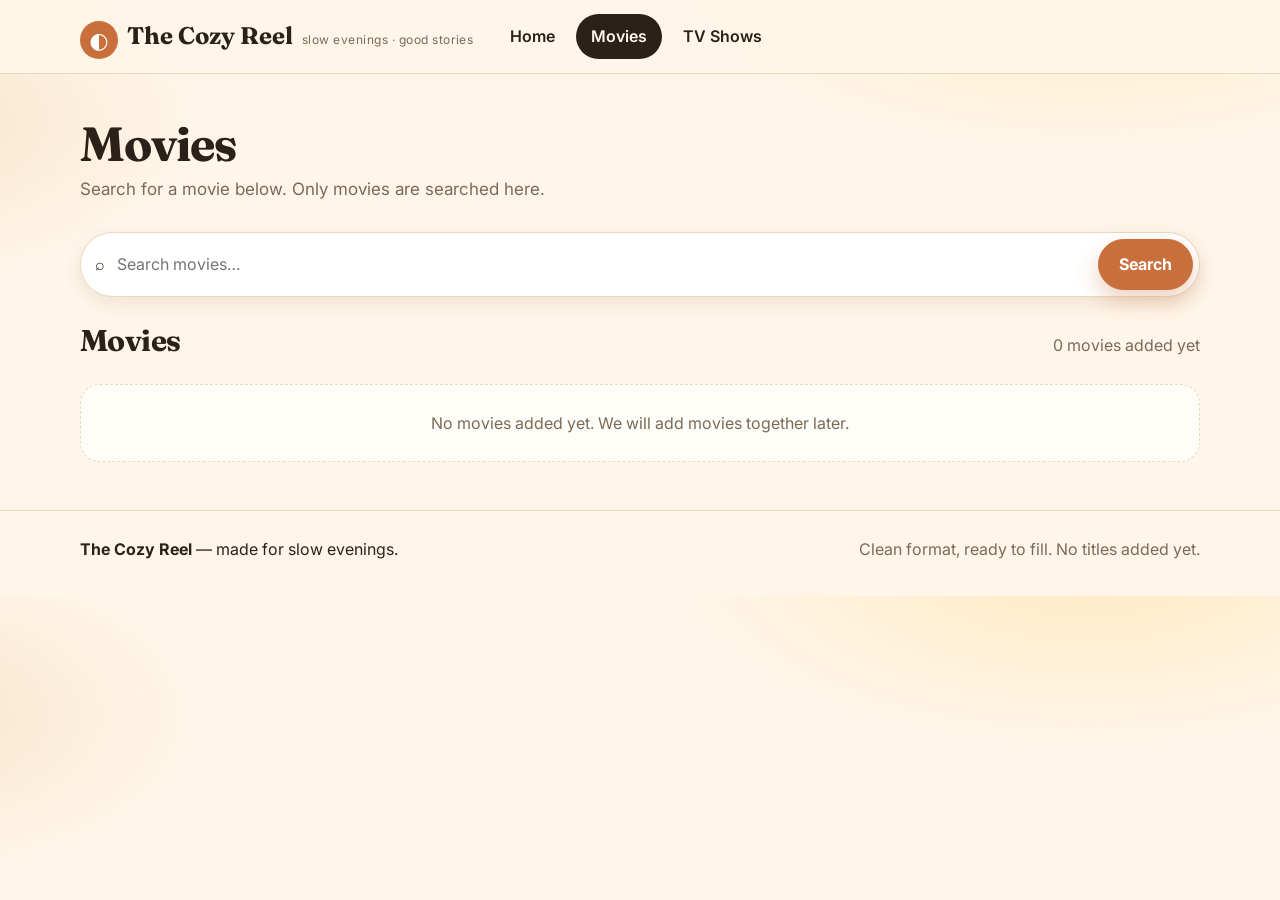
==== movies.html @ 2f3d3da0 "Cozy Reel v5 — truly separate pages: Home welcome only, Movies only, TV Shows only" ====
<!DOCTYPE html>
<html lang="en-GB">
<head>
  <meta charset="UTF-8">
  <meta name="viewport" content="width=device-width, initial-scale=1.0">
  <title>Movies — The Cozy Reel</title>
  <meta name="description" content="Search movies on The Cozy Reel. Only movies are searched here.">
  <link rel="preconnect" href="https://fonts.googleapis.com">
  <link rel="preconnect" href="https://fonts.gstatic.com" crossorigin>
  <link href="https://fonts.googleapis.com/css2?family=Fraunces:opsz,wght@9..144,500;9..144,700&family=Inter:wght@400;500;600;700&display=swap" rel="stylesheet">
  <link rel="stylesheet" href="style.css">
</head>
<body>

  <!-- ======================= TOP BAR ======================= -->
  <header class="topbar">
    <div class="wrap topbar-inner">
      <a class="logo" href="index.html">
        <span class="logo-mark">◐</span>
        <span class="logo-text">The Cozy Reel</span>
        <span class="logo-tag">slow evenings · good stories</span>
      </a>

      <nav class="main-nav" aria-label="Main navigation">
        <a class="nav-btn" href="index.html">Home</a>
        <a class="nav-btn active" href="movies.html">Movies</a>
        <a class="nav-btn" href="shows.html">TV Shows</a>
      </nav>
    </div>
  </header>

  <main class="wrap">
    <!-- ======================= MOVIES — THIS PAGE IS ONLY MOVIES ======================= -->
    <div class="page-head">
      <h2>Movies</h2>
      <p class="muted">Search for a movie below. Only movies are searched here.</p>
    </div>

    <form class="big-search" id="movieSearchForm" role="search">
      <span aria-hidden="true">⌕</span>
      <input type="search" id="movieSearchInput" placeholder="Search movies…" aria-label="Search movies">
      <button class="btn btn-primary" type="submit">Search</button>
    </form>

    <div class="results-head">
      <h2>Movies</h2>
      <p id="movieResultsCount">0 movies added yet</p>
    </div>
    <section class="grid" id="movieGrid" aria-live="polite"></section>
    <p class="empty-state" id="movieEmptyState">No movies added yet. We will add movies together later.</p>
  </main>

  <footer class="footer">
    <div class="wrap footer-inner">
      <p><strong>The Cozy Reel</strong> — made for slow evenings.</p>
      <p class="muted">Clean format, ready to fill. No titles added yet.</p>
    </div>
  </footer>

  <div class="toast" id="toast" role="status" aria-live="polite"></div>

  <script src="script.js"></script>
</body>
</html>
---- style.css ----
/* ============================================================
   THE COZY REEL — style.css  (v4 — separate spaces)
   Same cozy palette: warm cream, toasted brown,
   burnt orange, soft sage. Clean, simple, ready to fill.
   ============================================================ */

:root {
  --cream: #fff6e9;
  --cream-2: #fdf0d5;
  --card: #fffbf2;
  --ink: #2b2118;
  --muted: #7a6a5a;
  --line: #e8d9c0;
  --accent: #c96f3b;
  --accent-dark: #a85427;
  --accent-soft: #f3d9b8;
  --sage: #8a9b7a;
  --gold: #d9a441;
  --shadow: 0 14px 34px rgba(84, 54, 24, 0.12);
  --shadow-small: 0 6px 18px rgba(84, 54, 24, 0.10);
  --radius: 20px;
}

* { box-sizing: border-box; }
html { scroll-behavior: smooth; }

body {
  margin: 0;
  font-family: "Inter", system-ui, -apple-system, "Segoe UI", sans-serif;
  color: var(--ink);
  background:
    radial-gradient(700px 320px at 85% -40px, #ffe9c2 0%, transparent 60%),
    radial-gradient(600px 300px at -10% 20%, #f7e3c8 0%, transparent 55%),
    var(--cream);
  line-height: 1.55;
}

.wrap { width: min(1120px, calc(100% - 40px)); margin-inline: auto; }
h1, h2, h3 { font-family: "Fraunces", Georgia, serif; line-height: 1.08; letter-spacing: -0.02em; }
a { color: inherit; }
button { font: inherit; cursor: pointer; }
.muted { color: var(--muted); }

/* ---------- Top bar ---------- */
.topbar {
  position: sticky; top: 0; z-index: 20;
  background: rgba(255, 246, 233, 0.88);
  backdrop-filter: blur(12px);
  border-bottom: 1px solid var(--line);
}
.topbar-inner { display: flex; align-items: center; gap: 22px; flex-wrap: wrap; padding-block: 14px; }
.logo { display: flex; align-items: baseline; gap: 9px; text-decoration: none; }
.logo-mark {
  display: grid; place-items: center; width: 38px; height: 38px;
  border-radius: 50%; background: var(--accent); color: #fff;
  font-size: 22px; transform: translateY(4px);
}
.logo-text { font-family: "Fraunces", Georgia, serif; font-weight: 700; font-size: 24px; }
.logo-tag { font-size: 12px; color: var(--muted); letter-spacing: 0.04em; }
.main-nav { display: flex; gap: 6px; flex-wrap: wrap; }
.nav-btn { border: 1px solid transparent; background: transparent; color: var(--ink); padding: 9px 14px; border-radius: 999px; font-weight: 600; text-decoration: none; }
.nav-btn:hover { background: var(--cream-2); }
.nav-btn.active { background: var(--ink); color: #fff7ea; }

/* ---------- Home (clean, no movie/show content) ---------- */
.hero-home { max-width: 680px; padding-block: 64px 56px; }
.eyebrow { display: inline-block; margin: 0 0 14px; padding: 7px 12px; border-radius: 999px; background: #fff; border: 1px solid var(--line); font-size: 13px; font-weight: 600; }
.hero-home h1 { font-size: clamp(40px, 6vw, 64px); margin: 0 0 16px; }
.hero-sub { font-size: 18px; color: #5d4f42; max-width: 52ch; }
.hero-actions { display: flex; gap: 12px; flex-wrap: wrap; margin-top: 22px; }

.btn { border: 1px solid var(--ink); border-radius: 999px; padding: 12px 20px; font-weight: 700; background: #fff; text-decoration: none; display: inline-block; transition: transform 0.15s ease, box-shadow 0.15s ease; }
.btn:hover { transform: translateY(-2px); }
.btn-primary { background: var(--accent); border-color: var(--accent); color: #fff; box-shadow: 0 10px 22px rgba(201, 111, 59, 0.32); }
.btn-primary:hover { background: var(--accent-dark); }
.btn-ghost { background: #fffdf8; }

/* ---------- Movies / TV Shows pages ---------- */
.page-head { padding-block: 44px 8px; }
.page-head h2 { font-size: clamp(34px, 5vw, 48px); margin: 0 0 6px; }
.page-head p { margin: 0; font-size: 17px; }

.big-search {
  display: flex; align-items: center; gap: 10px; flex-wrap: wrap;
  margin-top: 22px; padding: 6px 6px 6px 14px;
  background: #fff; border: 1px solid var(--line); border-radius: 999px;
  box-shadow: var(--shadow-small);
}
.big-search input { flex: 1; min-width: 160px; border: 0; outline: 0; font: inherit; background: transparent; }

/* ---------- Results ---------- */
.results-head { display: flex; align-items: baseline; justify-content: space-between; gap: 16px; margin-top: 28px; }
.results-head h2 { font-size: 30px; margin: 0; }
.results-head p { color: var(--muted); margin: 0; }
.grid { display: grid; grid-template-columns: repeat(3, 1fr); gap: 20px; margin-top: 18px; }
.grid:empty { display: none; }

.empty-state { margin: 26px 0; padding: 26px; border: 1px dashed var(--line); border-radius: var(--radius); background: #fffdf8; text-align: center; color: var(--muted); }

/* ---------- Footer ---------- */
.footer { border-top: 1px solid var(--line); padding-block: 26px 34px; margin-top: 48px; }
.footer-inner { display: flex; justify-content: space-between; gap: 16px; flex-wrap: wrap; }
.footer p { margin: 0; }

/* ---------- Toast ---------- */
.toast {
  position: fixed; left: 50%; bottom: 22px; transform: translate(-50%, 80px); z-index: 60;
  padding: 12px 18px; border-radius: 999px; background: var(--ink); color: #fff7ea;
  font-weight: 600; box-shadow: var(--shadow); opacity: 0;
  transition: transform 0.25s ease, opacity 0.25s ease; pointer-events: none;
}
.toast.show { transform: translate(-50%, 0); opacity: 1; }

/* ---------- Responsive ---------- */
@media (max-width: 880px) {
  .grid { grid-template-columns: repeat(2, 1fr); }
  .logo-tag { display: none; }
  .hero-home { padding-block: 44px 36px; }
}
@media (max-width: 560px) {
  .grid { grid-template-columns: 1fr; }
}
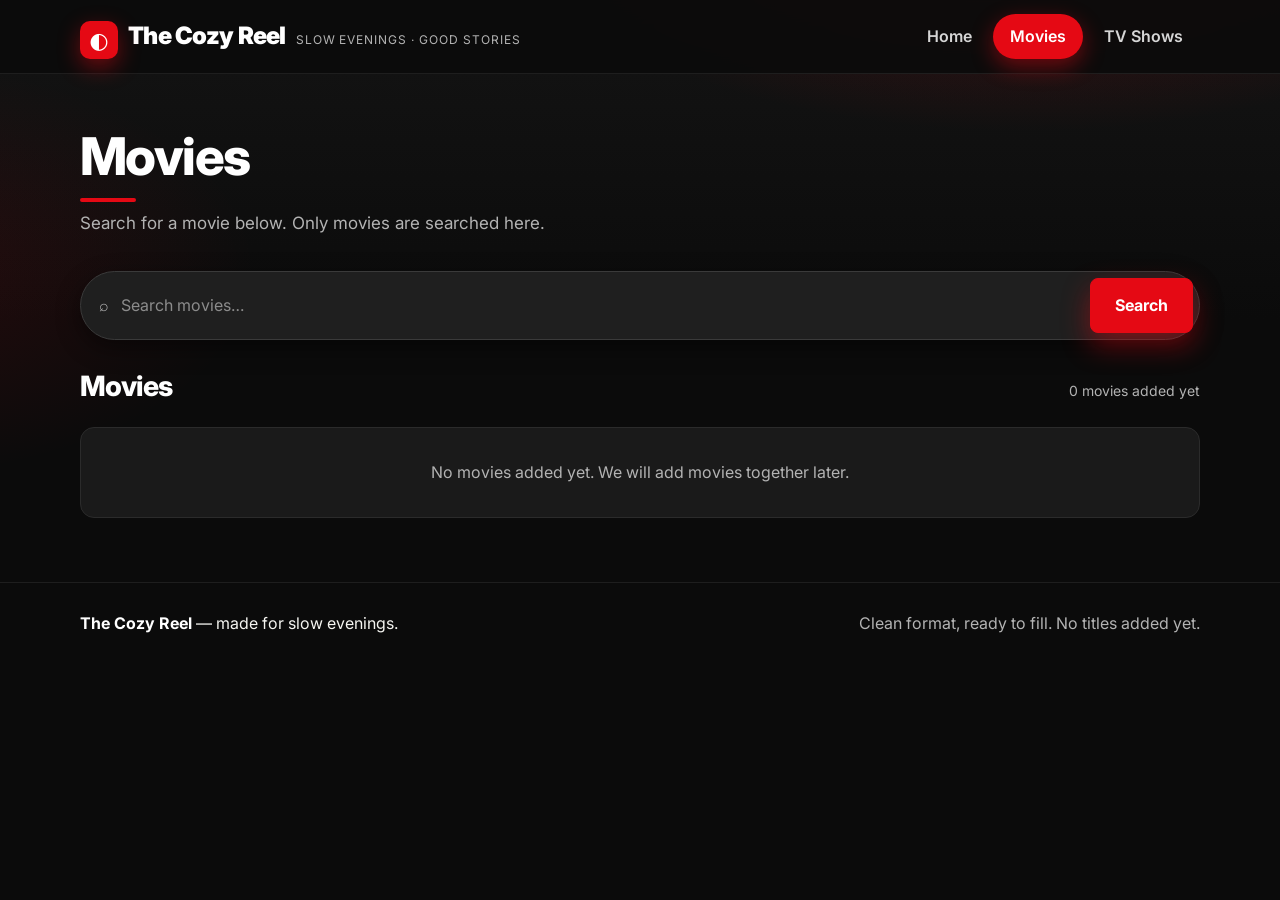
==== commit 2fe19f30: "Cozy Reel v6 — dark premium Netflix-like theme, same separate pages" ====
--- a/movies.html
+++ b/movies.html
@@ -7,7 +7,7 @@
   <meta name="description" content="Search movies on The Cozy Reel. Only movies are searched here.">
   <link rel="preconnect" href="https://fonts.googleapis.com">
   <link rel="preconnect" href="https://fonts.gstatic.com" crossorigin>
-  <link href="https://fonts.googleapis.com/css2?family=Fraunces:opsz,wght@9..144,500;9..144,700&family=Inter:wght@400;500;600;700&display=swap" rel="stylesheet">
+  <link href="https://fonts.googleapis.com/css2?family=Inter:wght@400;500;600;700;800;900&display=swap" rel="stylesheet">
   <link rel="stylesheet" href="style.css">
 </head>
 <body>
--- a/style.css
+++ b/style.css
@@ -1,24 +1,26 @@
 /* ============================================================
-   THE COZY REEL — style.css  (v4 — separate spaces)
-   Same cozy palette: warm cream, toasted brown,
-   burnt orange, soft sage. Clean, simple, ready to fill.
+   THE COZY REEL — style.css  (v6 — dark, premium, Netflix-like)
+   Deep black, cinematic red, clean white type.
+   Same pages, same content — only the look changed.
    ============================================================ */
 
 :root {
-  --cream: #fff6e9;
-  --cream-2: #fdf0d5;
-  --card: #fffbf2;
-  --ink: #2b2118;
-  --muted: #7a6a5a;
-  --line: #e8d9c0;
-  --accent: #c96f3b;
-  --accent-dark: #a85427;
-  --accent-soft: #f3d9b8;
-  --sage: #8a9b7a;
-  --gold: #d9a441;
-  --shadow: 0 14px 34px rgba(84, 54, 24, 0.12);
-  --shadow-small: 0 6px 18px rgba(84, 54, 24, 0.10);
-  --radius: 20px;
+  --bg: #0b0b0b;
+  --bg-2: #141414;
+  --card: #1a1a1a;
+  --card-2: #1f1f1f;
+  --ink: #f5f5f1;
+  --muted: #b3b3b3;
+  --muted-2: #8c8c8c;
+  --line: #2b2b2b;
+  --line-2: #3a3a3a;
+  --accent: #e50914;
+  --accent-dark: #b00610;
+  --accent-glow: rgba(229, 9, 20, 0.45);
+  --gold: #e8c15a;
+  --shadow: 0 20px 50px rgba(0, 0, 0, 0.55);
+  --shadow-small: 0 8px 24px rgba(0, 0, 0, 0.45);
+  --radius: 14px;
 }
 
 * { box-sizing: border-box; }
@@ -29,14 +31,21 @@
   font-family: "Inter", system-ui, -apple-system, "Segoe UI", sans-serif;
   color: var(--ink);
   background:
-    radial-gradient(700px 320px at 85% -40px, #ffe9c2 0%, transparent 60%),
-    radial-gradient(600px 300px at -10% 20%, #f7e3c8 0%, transparent 55%),
-    var(--cream);
+    radial-gradient(900px 420px at 80% -120px, rgba(229, 9, 20, 0.28) 0%, transparent 60%),
+    radial-gradient(700px 380px at -10% 30%, rgba(229, 9, 20, 0.12) 0%, transparent 55%),
+    linear-gradient(180deg, #141414 0%, var(--bg) 320px);
+  background-color: var(--bg);
   line-height: 1.55;
+  min-height: 100vh;
 }
 
 .wrap { width: min(1120px, calc(100% - 40px)); margin-inline: auto; }
-h1, h2, h3 { font-family: "Fraunces", Georgia, serif; line-height: 1.08; letter-spacing: -0.02em; }
+h1, h2, h3 {
+  font-family: "Inter", system-ui, sans-serif;
+  font-weight: 800;
+  line-height: 1.05;
+  letter-spacing: -0.03em;
+}
 a { color: inherit; }
 button { font: inherit; cursor: pointer; }
 .muted { color: var(--muted); }
@@ -44,69 +53,107 @@
 /* ---------- Top bar ---------- */
 .topbar {
   position: sticky; top: 0; z-index: 20;
-  background: rgba(255, 246, 233, 0.88);
-  backdrop-filter: blur(12px);
-  border-bottom: 1px solid var(--line);
+  background: rgba(11, 11, 11, 0.92);
+  backdrop-filter: blur(14px);
+  border-bottom: 1px solid rgba(255, 255, 255, 0.08);
 }
-.topbar-inner { display: flex; align-items: center; gap: 22px; flex-wrap: wrap; padding-block: 14px; }
-.logo { display: flex; align-items: baseline; gap: 9px; text-decoration: none; }
+.topbar-inner { display: flex; align-items: center; gap: 28px; flex-wrap: wrap; padding-block: 14px; }
+.logo { display: flex; align-items: baseline; gap: 10px; text-decoration: none; }
 .logo-mark {
   display: grid; place-items: center; width: 38px; height: 38px;
-  border-radius: 50%; background: var(--accent); color: #fff;
+  border-radius: 10px; background: var(--accent); color: #fff;
   font-size: 22px; transform: translateY(4px);
+  box-shadow: 0 8px 22px var(--accent-glow);
 }
-.logo-text { font-family: "Fraunces", Georgia, serif; font-weight: 700; font-size: 24px; }
-.logo-tag { font-size: 12px; color: var(--muted); letter-spacing: 0.04em; }
-.main-nav { display: flex; gap: 6px; flex-wrap: wrap; }
-.nav-btn { border: 1px solid transparent; background: transparent; color: var(--ink); padding: 9px 14px; border-radius: 999px; font-weight: 600; text-decoration: none; }
-.nav-btn:hover { background: var(--cream-2); }
-.nav-btn.active { background: var(--ink); color: #fff7ea; }
+.logo-text { font-family: "Inter", system-ui, sans-serif; font-weight: 900; font-size: 24px; letter-spacing: -0.03em; color: #fff; }
+.logo-tag { font-size: 12px; color: var(--muted); letter-spacing: 0.08em; text-transform: uppercase; }
+.main-nav { display: flex; gap: 4px; flex-wrap: wrap; margin-left: auto; }
+.nav-btn {
+  border: 1px solid transparent; background: transparent; color: #d6d6d6;
+  padding: 9px 16px; border-radius: 999px; font-weight: 600; text-decoration: none;
+  transition: color 0.15s ease, background 0.15s ease;
+}
+.nav-btn:hover { background: rgba(255, 255, 255, 0.08); color: #fff; }
+.nav-btn.active { background: var(--accent); color: #fff; box-shadow: 0 8px 22px var(--accent-glow); }
 
-/* ---------- Home (clean, no movie/show content) ---------- */
-.hero-home { max-width: 680px; padding-block: 64px 56px; }
-.eyebrow { display: inline-block; margin: 0 0 14px; padding: 7px 12px; border-radius: 999px; background: #fff; border: 1px solid var(--line); font-size: 13px; font-weight: 600; }
-.hero-home h1 { font-size: clamp(40px, 6vw, 64px); margin: 0 0 16px; }
-.hero-sub { font-size: 18px; color: #5d4f42; max-width: 52ch; }
-.hero-actions { display: flex; gap: 12px; flex-wrap: wrap; margin-top: 22px; }
+/* ---------- Home (welcoming page only) ---------- */
+.hero-home { max-width: 720px; padding-block: 84px 72px; }
+.eyebrow {
+  display: inline-block; margin: 0 0 18px; padding: 7px 13px; border-radius: 999px;
+  background: rgba(229, 9, 20, 0.14); border: 1px solid rgba(229, 9, 20, 0.45);
+  color: #ff8a90; font-size: 12px; font-weight: 700; letter-spacing: 0.12em; text-transform: uppercase;
+}
+.hero-home h1 { font-size: clamp(48px, 7vw, 84px); margin: 0 0 20px; color: #fff; }
+.hero-home h1::after {
+  content: ""; display: block; width: 72px; height: 5px; margin-top: 22px;
+  border-radius: 999px; background: var(--accent);
+}
+.hero-sub { font-size: 19px; color: #c9c9c9; max-width: 56ch; }
+.hero-actions { display: flex; gap: 12px; flex-wrap: wrap; margin-top: 28px; }
 
-.btn { border: 1px solid var(--ink); border-radius: 999px; padding: 12px 20px; font-weight: 700; background: #fff; text-decoration: none; display: inline-block; transition: transform 0.15s ease, box-shadow 0.15s ease; }
+.btn {
+  border: 1px solid rgba(255, 255, 255, 0.25); border-radius: 8px;
+  padding: 14px 24px; font-weight: 700; background: transparent; color: #fff;
+  text-decoration: none; display: inline-block;
+  transition: transform 0.15s ease, box-shadow 0.15s ease, background 0.15s ease;
+}
 .btn:hover { transform: translateY(-2px); }
-.btn-primary { background: var(--accent); border-color: var(--accent); color: #fff; box-shadow: 0 10px 22px rgba(201, 111, 59, 0.32); }
-.btn-primary:hover { background: var(--accent-dark); }
-.btn-ghost { background: #fffdf8; }
+.btn-primary {
+  background: var(--accent); border-color: var(--accent); color: #fff;
+  box-shadow: 0 12px 28px var(--accent-glow);
+}
+.btn-primary:hover { background: #f6121d; }
+.btn-ghost { background: rgba(255, 255, 255, 0.06); }
+.btn-ghost:hover { background: rgba(255, 255, 255, 0.12); }
 
 /* ---------- Movies / TV Shows pages ---------- */
-.page-head { padding-block: 44px 8px; }
-.page-head h2 { font-size: clamp(34px, 5vw, 48px); margin: 0 0 6px; }
-.page-head p { margin: 0; font-size: 17px; }
+.page-head { padding-block: 56px 8px; }
+.page-head h2 { font-size: clamp(36px, 5vw, 52px); margin: 0 0 8px; color: #fff; }
+.page-head h2::after {
+  content: ""; display: block; width: 56px; height: 4px; margin-top: 14px;
+  border-radius: 999px; background: var(--accent);
+}
+.page-head p { margin: 0; font-size: 17px; color: var(--muted); }
 
 .big-search {
   display: flex; align-items: center; gap: 10px; flex-wrap: wrap;
-  margin-top: 22px; padding: 6px 6px 6px 14px;
-  background: #fff; border: 1px solid var(--line); border-radius: 999px;
+  margin-top: 26px; padding: 6px 6px 6px 18px;
+  background: var(--card-2); border: 1px solid var(--line-2); border-radius: 999px;
   box-shadow: var(--shadow-small);
+  transition: border-color 0.15s ease, box-shadow 0.15s ease;
 }
-.big-search input { flex: 1; min-width: 160px; border: 0; outline: 0; font: inherit; background: transparent; }
+.big-search:focus-within { border-color: var(--accent); box-shadow: 0 0 0 3px rgba(229, 9, 20, 0.25); }
+.big-search input {
+  flex: 1; min-width: 160px; border: 0; outline: 0; font: inherit;
+  background: transparent; color: #fff;
+}
+.big-search input::placeholder { color: var(--muted-2); }
+.big-search span { color: var(--muted); }
 
 /* ---------- Results ---------- */
-.results-head { display: flex; align-items: baseline; justify-content: space-between; gap: 16px; margin-top: 28px; }
-.results-head h2 { font-size: 30px; margin: 0; }
-.results-head p { color: var(--muted); margin: 0; }
+.results-head { display: flex; align-items: baseline; justify-content: space-between; gap: 16px; margin-top: 32px; }
+.results-head h2 { font-size: 28px; margin: 0; color: #fff; }
+.results-head p { color: var(--muted); margin: 0; font-size: 14px; }
 .grid { display: grid; grid-template-columns: repeat(3, 1fr); gap: 20px; margin-top: 18px; }
 .grid:empty { display: none; }
 
-.empty-state { margin: 26px 0; padding: 26px; border: 1px dashed var(--line); border-radius: var(--radius); background: #fffdf8; text-align: center; color: var(--muted); }
+.empty-state {
+  margin: 26px 0; padding: 32px 26px; border: 1px solid var(--line);
+  border-radius: var(--radius); background: var(--card);
+  text-align: center; color: var(--muted); font-size: 16px;
+}
 
 /* ---------- Footer ---------- */
-.footer { border-top: 1px solid var(--line); padding-block: 26px 34px; margin-top: 48px; }
+.footer { border-top: 1px solid rgba(255, 255, 255, 0.08); padding-block: 28px 36px; margin-top: 64px; }
 .footer-inner { display: flex; justify-content: space-between; gap: 16px; flex-wrap: wrap; }
 .footer p { margin: 0; }
+.footer strong { color: #fff; }
 
 /* ---------- Toast ---------- */
 .toast {
   position: fixed; left: 50%; bottom: 22px; transform: translate(-50%, 80px); z-index: 60;
-  padding: 12px 18px; border-radius: 999px; background: var(--ink); color: #fff7ea;
-  font-weight: 600; box-shadow: var(--shadow); opacity: 0;
+  padding: 12px 20px; border-radius: 999px; background: #fff; color: #111;
+  font-weight: 700; box-shadow: var(--shadow); opacity: 0;
   transition: transform 0.25s ease, opacity 0.25s ease; pointer-events: none;
 }
 .toast.show { transform: translate(-50%, 0); opacity: 1; }
@@ -115,7 +162,8 @@
 @media (max-width: 880px) {
   .grid { grid-template-columns: repeat(2, 1fr); }
   .logo-tag { display: none; }
-  .hero-home { padding-block: 44px 36px; }
+  .hero-home { padding-block: 56px 48px; }
+  .main-nav { margin-left: 0; }
 }
 @media (max-width: 560px) {
   .grid { grid-template-columns: 1fr; }
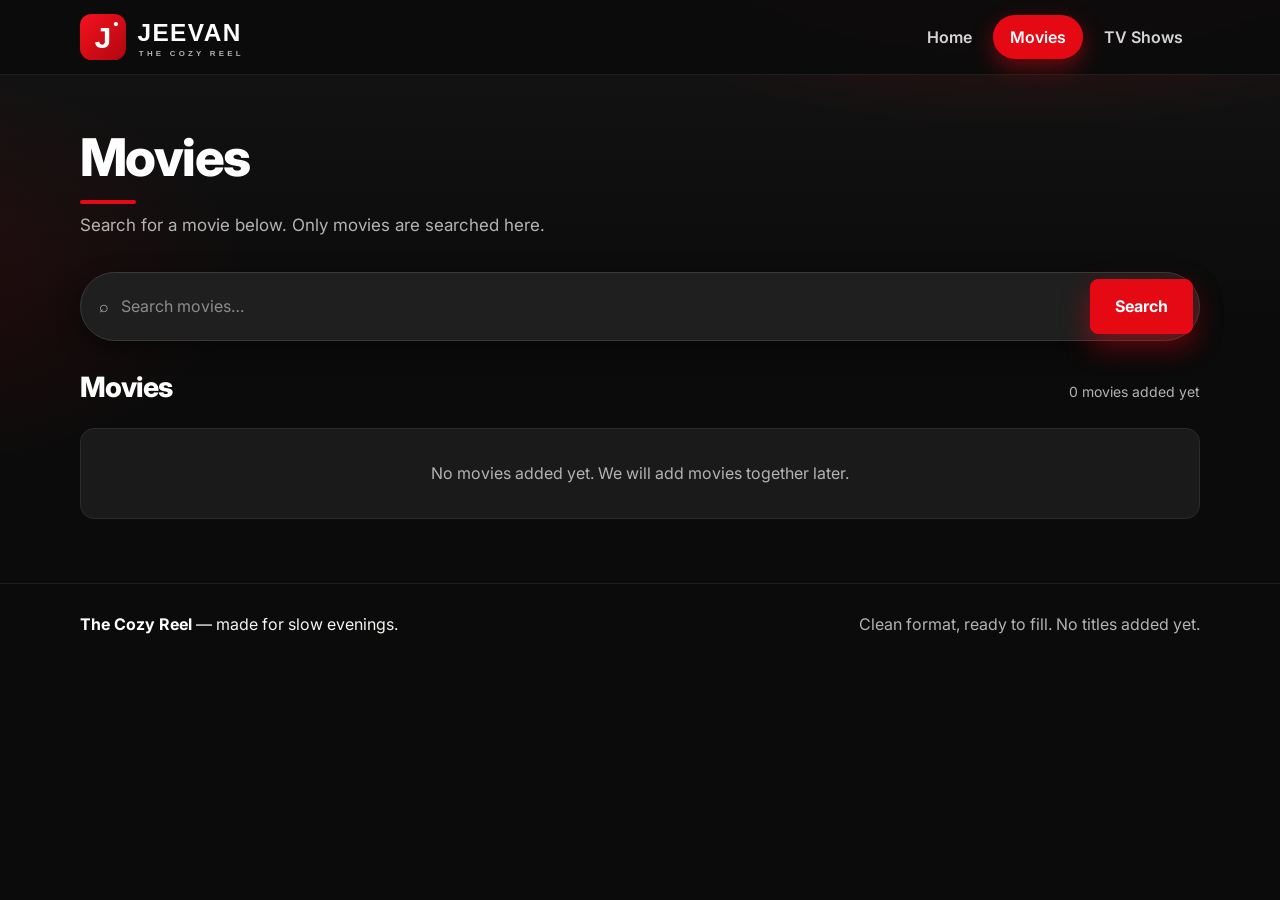
==== commit 5989b6d9: "Cozy Reel v7 — premium JEEVAN logo in header and favicon" ====
--- a/movies.html
+++ b/movies.html
@@ -8,6 +8,7 @@
   <link rel="preconnect" href="https://fonts.googleapis.com">
   <link rel="preconnect" href="https://fonts.gstatic.com" crossorigin>
   <link href="https://fonts.googleapis.com/css2?family=Inter:wght@400;500;600;700;800;900&display=swap" rel="stylesheet">
+  <link rel="icon" type="image/svg+xml" href="logo.svg">
   <link rel="stylesheet" href="style.css">
 </head>
 <body>
@@ -15,10 +16,8 @@
   <!-- ======================= TOP BAR ======================= -->
   <header class="topbar">
     <div class="wrap topbar-inner">
-      <a class="logo" href="index.html">
-        <span class="logo-mark">◐</span>
-        <span class="logo-text">The Cozy Reel</span>
-        <span class="logo-tag">slow evenings · good stories</span>
+      <a class="logo" href="index.html" aria-label="Jeevan — The Cozy Reel, home">
+        <img class="logo-img" src="logo.svg" alt="JEEVAN — The Cozy Reel" width="340" height="64">
       </a>
 
       <nav class="main-nav" aria-label="Main navigation">
--- a/style.css
+++ b/style.css
@@ -59,6 +59,7 @@
 }
 .topbar-inner { display: flex; align-items: center; gap: 28px; flex-wrap: wrap; padding-block: 14px; }
 .logo { display: flex; align-items: baseline; gap: 10px; text-decoration: none; }
+.logo-img { display: block; height: 46px; width: auto; }
 .logo-mark {
   display: grid; place-items: center; width: 38px; height: 38px;
   border-radius: 10px; background: var(--accent); color: #fff;
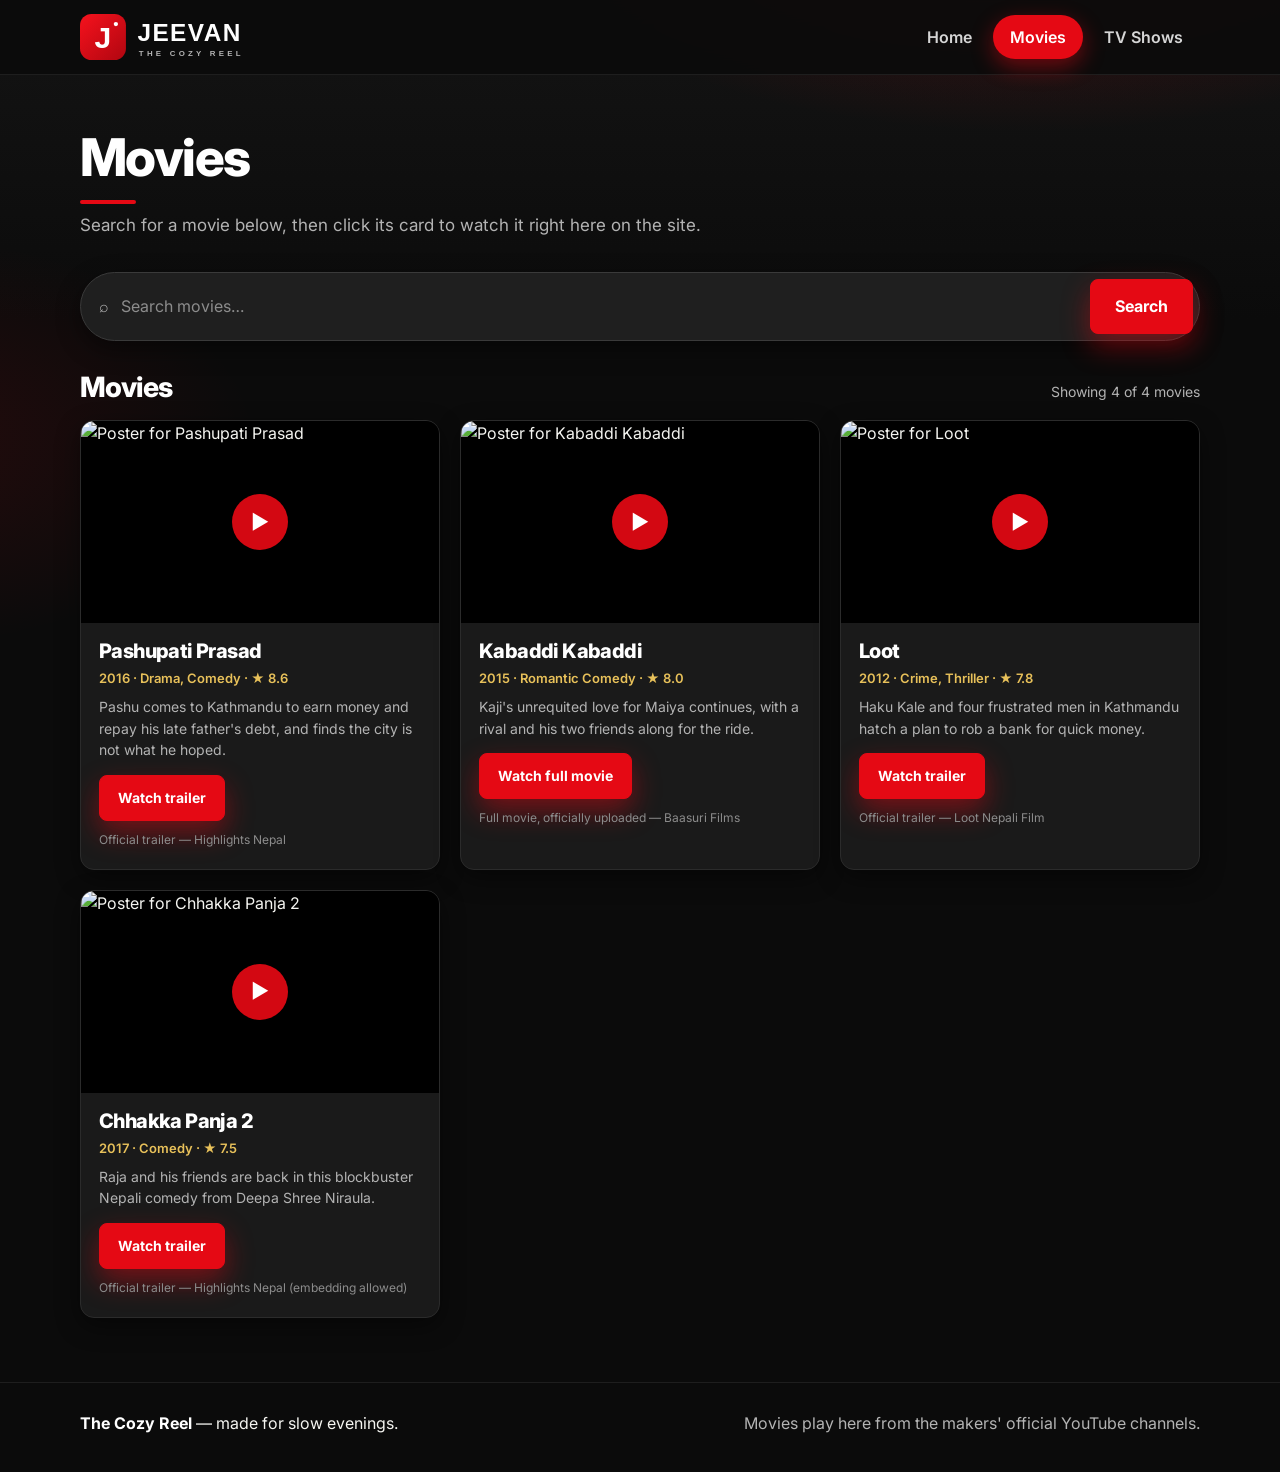
==== commit 16335bb2: "Cozy Reel v8 — Netflix-style Movies with watch player, official YouTube videos only, no download" ====
--- a/movies.html
+++ b/movies.html
@@ -32,7 +32,7 @@
     <!-- ======================= MOVIES — THIS PAGE IS ONLY MOVIES ======================= -->
     <div class="page-head">
       <h2>Movies</h2>
-      <p class="muted">Search for a movie below. Only movies are searched here.</p>
+      <p class="muted">Search for a movie below, then click its card to watch it right here on the site.</p>
     </div>
 
     <form class="big-search" id="movieSearchForm" role="search">
@@ -52,12 +52,26 @@
   <footer class="footer">
     <div class="wrap footer-inner">
       <p><strong>The Cozy Reel</strong> — made for slow evenings.</p>
-      <p class="muted">Clean format, ready to fill. No titles added yet.</p>
+      <p class="muted">Movies play here from the makers' official YouTube channels.</p>
     </div>
   </footer>
 
   <div class="toast" id="toast" role="status" aria-live="polite"></div>
 
+  <!-- ======================= PLAYER — WATCH ON THE SITE ======================= -->
+  <div class="player-modal" id="playerModal" hidden>
+    <div class="player-box" role="dialog" aria-modal="true" aria-labelledby="playerTitle">
+      <div class="player-head">
+        <h3 id="playerTitle">Watch</h3>
+        <button class="player-close" id="playerClose" type="button" aria-label="Close player">✕</button>
+      </div>
+      <div class="player-frame-wrap">
+        <iframe id="playerFrame" src="" title="Movie player" frameborder="0" allow="accelerometer; autoplay; clipboard-write; encrypted-media; gyroscope; picture-in-picture; web-share" allowfullscreen></iframe>
+      </div>
+      <p class="player-note">Playing from the makers' official YouTube channel.</p>
+    </div>
+  </div>
+
   <script src="script.js"></script>
 </body>
 </html>
--- a/style.css
+++ b/style.css
@@ -138,6 +138,45 @@
 .grid { display: grid; grid-template-columns: repeat(3, 1fr); gap: 20px; margin-top: 18px; }
 .grid:empty { display: none; }
 
+/* ---------- Movie cards — Netflix-style ---------- */
+.movie-card {
+  background: var(--card); border: 1px solid var(--line); border-radius: var(--radius);
+  overflow: hidden; cursor: pointer; box-shadow: var(--shadow-small);
+  transition: transform 0.18s ease, border-color 0.18s ease, box-shadow 0.18s ease;
+}
+.movie-card:hover, .movie-card:focus-visible {
+  transform: translateY(-4px) scale(1.02); border-color: var(--accent);
+  box-shadow: 0 20px 44px rgba(229, 9, 20, 0.28); outline: none;
+}
+.movie-poster { position: relative; aspect-ratio: 16 / 9; background: #000; overflow: hidden; }
+.movie-poster img { width: 100%; height: 100%; object-fit: cover; display: block; }
+.play-badge {
+  position: absolute; left: 50%; top: 50%; transform: translate(-50%, -50%);
+  width: 56px; height: 56px; border-radius: 50%; display: grid; place-items: center;
+  background: rgba(229, 9, 20, 0.92); color: #fff; font-size: 20px;
+  box-shadow: 0 10px 26px rgba(0, 0, 0, 0.55);
+}
+.movie-body { padding: 18px 18px 20px; }
+.movie-body h3 { margin: 0 0 6px; font-size: 20px; color: #fff; }
+.movie-meta { margin: 0 0 8px; color: var(--gold); font-size: 13px; font-weight: 600; }
+.movie-desc { margin: 0 0 14px; color: var(--muted); font-size: 14px; }
+.watch-btn { padding: 11px 18px; font-size: 14px; }
+.movie-note { margin: 10px 0 0; color: var(--muted-2); font-size: 12px; }
+
+/* ---------- Player modal ---------- */
+.player-modal {
+  position: fixed; inset: 0; z-index: 80; display: grid; place-items: center;
+  background: rgba(0, 0, 0, 0.86); padding: 20px;
+}
+.player-modal[hidden] { display: none; }
+.player-box { width: min(880px, 100%); background: #141414; border: 1px solid var(--line-2); border-radius: 16px; overflow: hidden; box-shadow: var(--shadow); }
+.player-head { display: flex; align-items: center; justify-content: space-between; gap: 12px; padding: 16px 18px; }
+.player-head h3 { margin: 0; font-size: 18px; color: #fff; }
+.player-close { border: 1px solid var(--line-2); background: rgba(255, 255, 255, 0.08); color: #fff; width: 38px; height: 38px; border-radius: 50%; font-size: 15px; }
+.player-frame-wrap { position: relative; aspect-ratio: 16 / 9; background: #000; }
+.player-frame-wrap iframe { position: absolute; inset: 0; width: 100%; height: 100%; }
+.player-note { margin: 0; padding: 14px 18px; color: var(--muted); font-size: 13px; }
+
 .empty-state {
   margin: 26px 0; padding: 32px 26px; border: 1px solid var(--line);
   border-radius: var(--radius); background: var(--card);
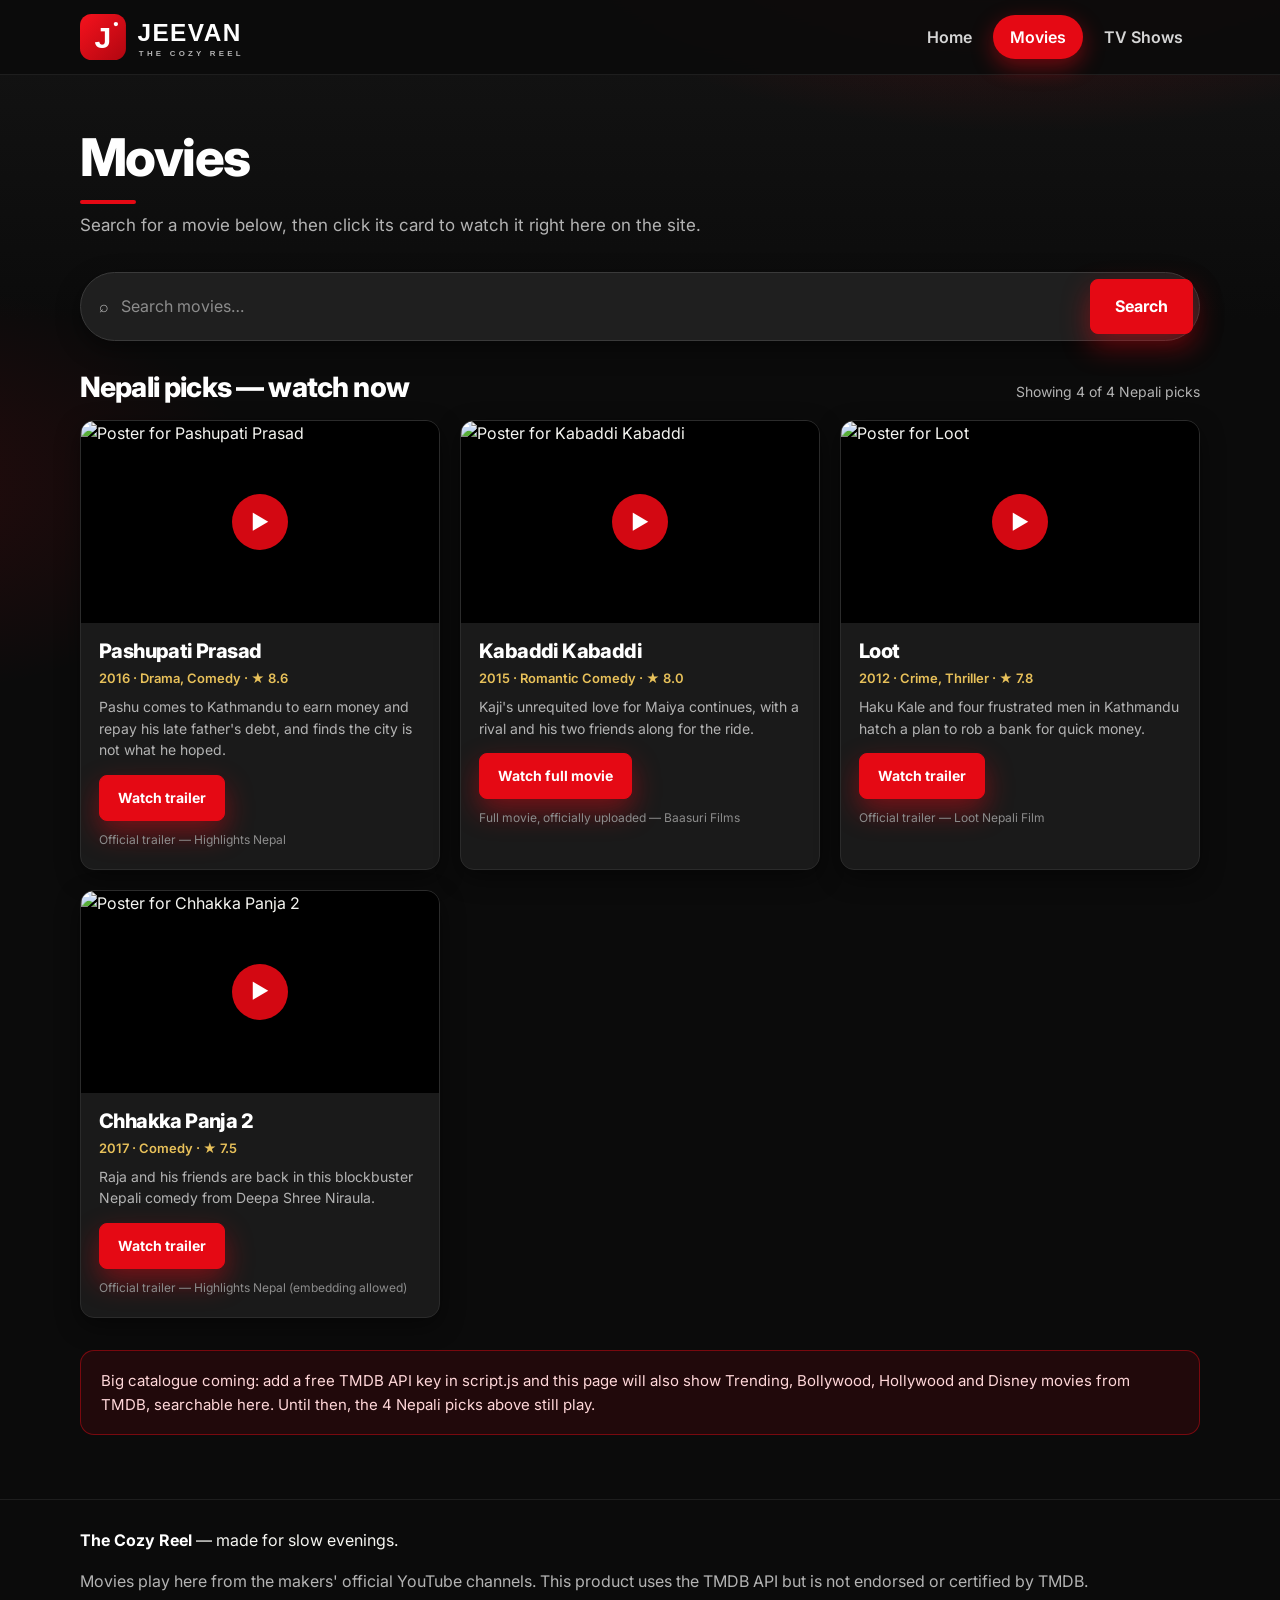
==== commit e99cfeaf: "Cozy Reel v9 — TMDB big catalogue: Trending, Bollywood, Hollywood, Disney rows + TMDB search, key ne" ====
--- a/movies.html
+++ b/movies.html
@@ -42,17 +42,30 @@
     </form>
 
     <div class="results-head">
-      <h2>Movies</h2>
+      <h2>Nepali picks — watch now</h2>
       <p id="movieResultsCount">0 movies added yet</p>
     </div>
     <section class="grid" id="movieGrid" aria-live="polite"></section>
     <p class="empty-state" id="movieEmptyState">No movies added yet. We will add movies together later.</p>
+
+    <!-- ======================= TMDB — BIG CATALOGUE ======================= -->
+    <p class="tmdb-note" id="tmdbNotice">Big catalogue coming: add a free TMDB API key in script.js and this page will also show Trending, Bollywood, Hollywood and Disney movies from TMDB, searchable here. Until then, the 4 Nepali picks above still play.</p>
+    <div id="tmdbRows" hidden>
+      <div class="results-head"><h2>Trending now</h2><p>From TMDB</p></div>
+      <section class="grid" id="trendingGrid" aria-live="polite"></section>
+      <div class="results-head"><h2>Bollywood</h2><p>From TMDB</p></div>
+      <section class="grid" id="bollywoodGrid" aria-live="polite"></section>
+      <div class="results-head"><h2>Hollywood</h2><p>From TMDB</p></div>
+      <section class="grid" id="hollywoodGrid" aria-live="polite"></section>
+      <div class="results-head"><h2>Disney</h2><p>From TMDB</p></div>
+      <section class="grid" id="disneyGrid" aria-live="polite"></section>
+    </div>
   </main>
 
   <footer class="footer">
     <div class="wrap footer-inner">
       <p><strong>The Cozy Reel</strong> — made for slow evenings.</p>
-      <p class="muted">Movies play here from the makers' official YouTube channels.</p>
+      <p class="muted">Movies play here from the makers' official YouTube channels. This product uses the TMDB API but is not endorsed or certified by TMDB.</p>
     </div>
   </footer>
 
--- a/style.css
+++ b/style.css
@@ -183,6 +183,12 @@
   text-align: center; color: var(--muted); font-size: 16px;
 }
 
+.tmdb-note {
+  margin: 32px 0; padding: 18px 20px; border: 1px solid rgba(229, 9, 20, 0.45);
+  border-radius: var(--radius); background: rgba(229, 9, 20, 0.10);
+  color: #ffd7d9; font-size: 15px;
+}
+
 /* ---------- Footer ---------- */
 .footer { border-top: 1px solid rgba(255, 255, 255, 0.08); padding-block: 28px 36px; margin-top: 64px; }
 .footer-inner { display: flex; justify-content: space-between; gap: 16px; flex-wrap: wrap; }
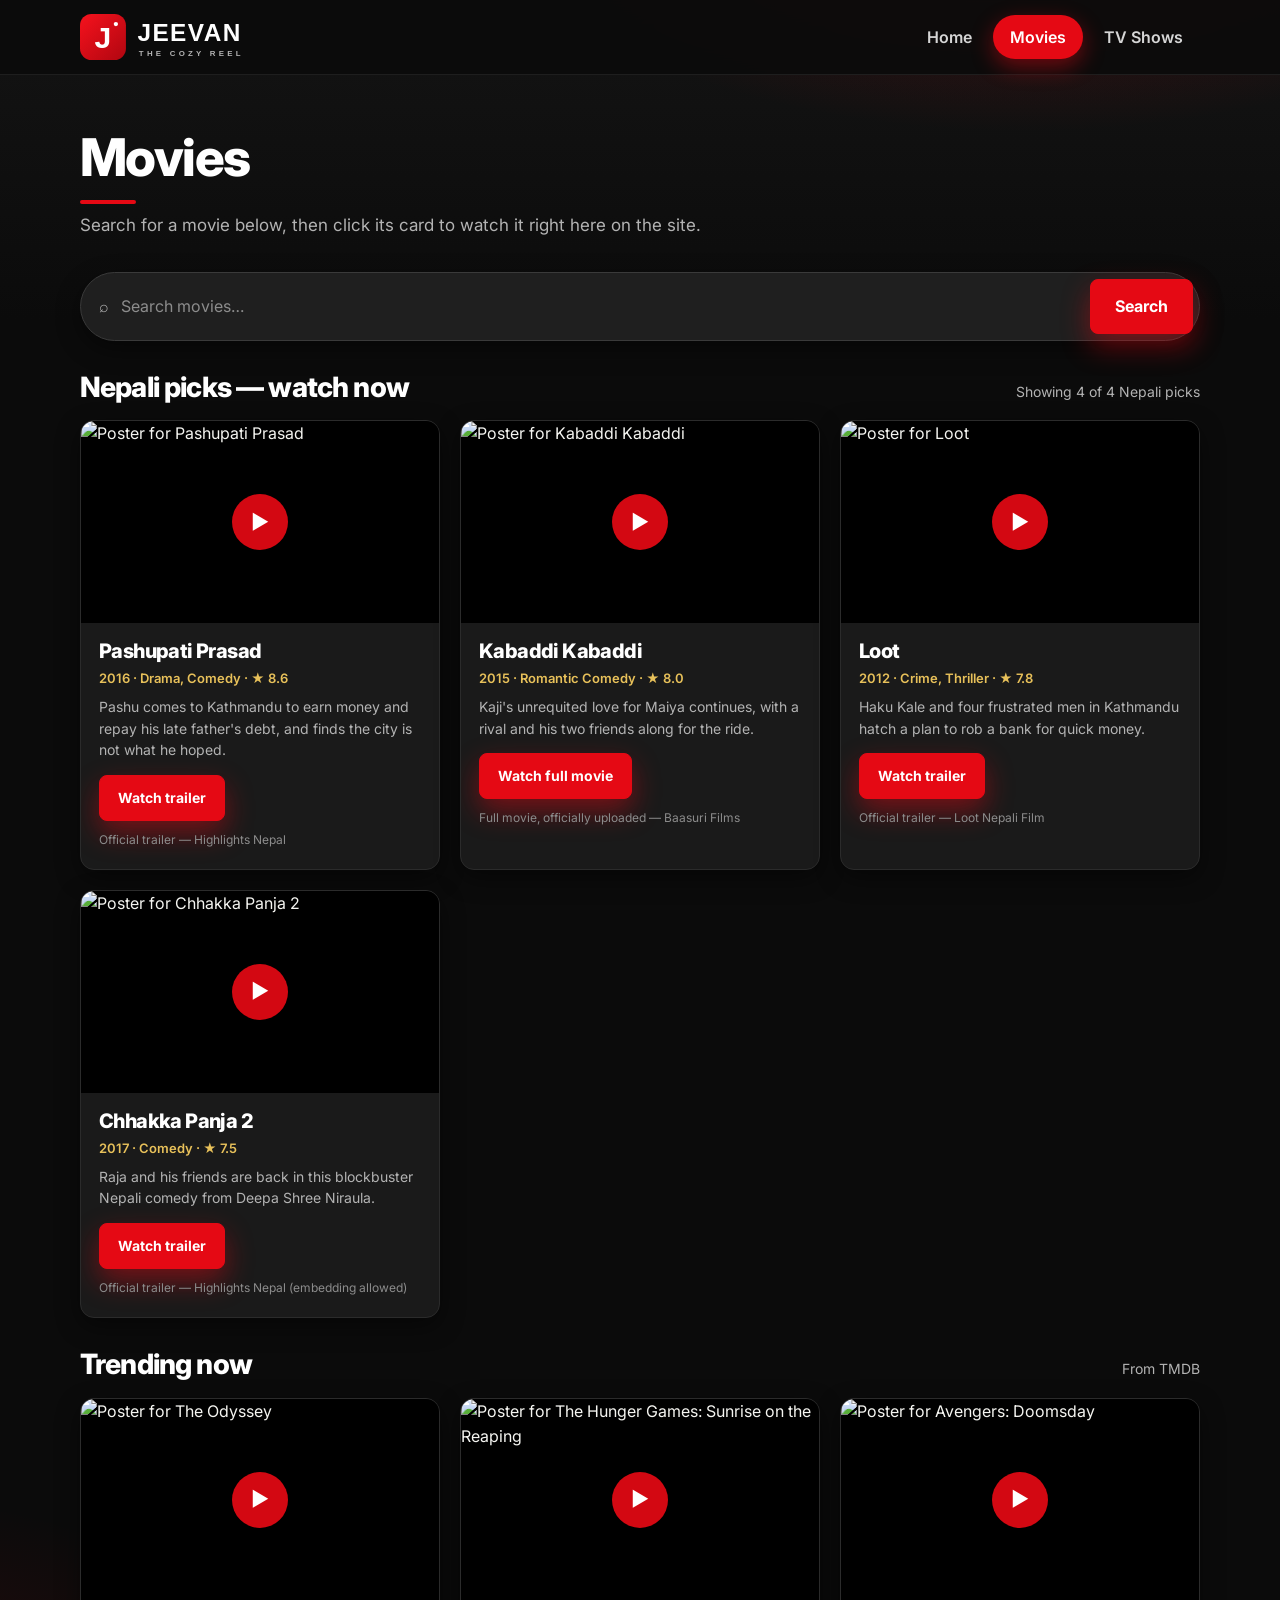
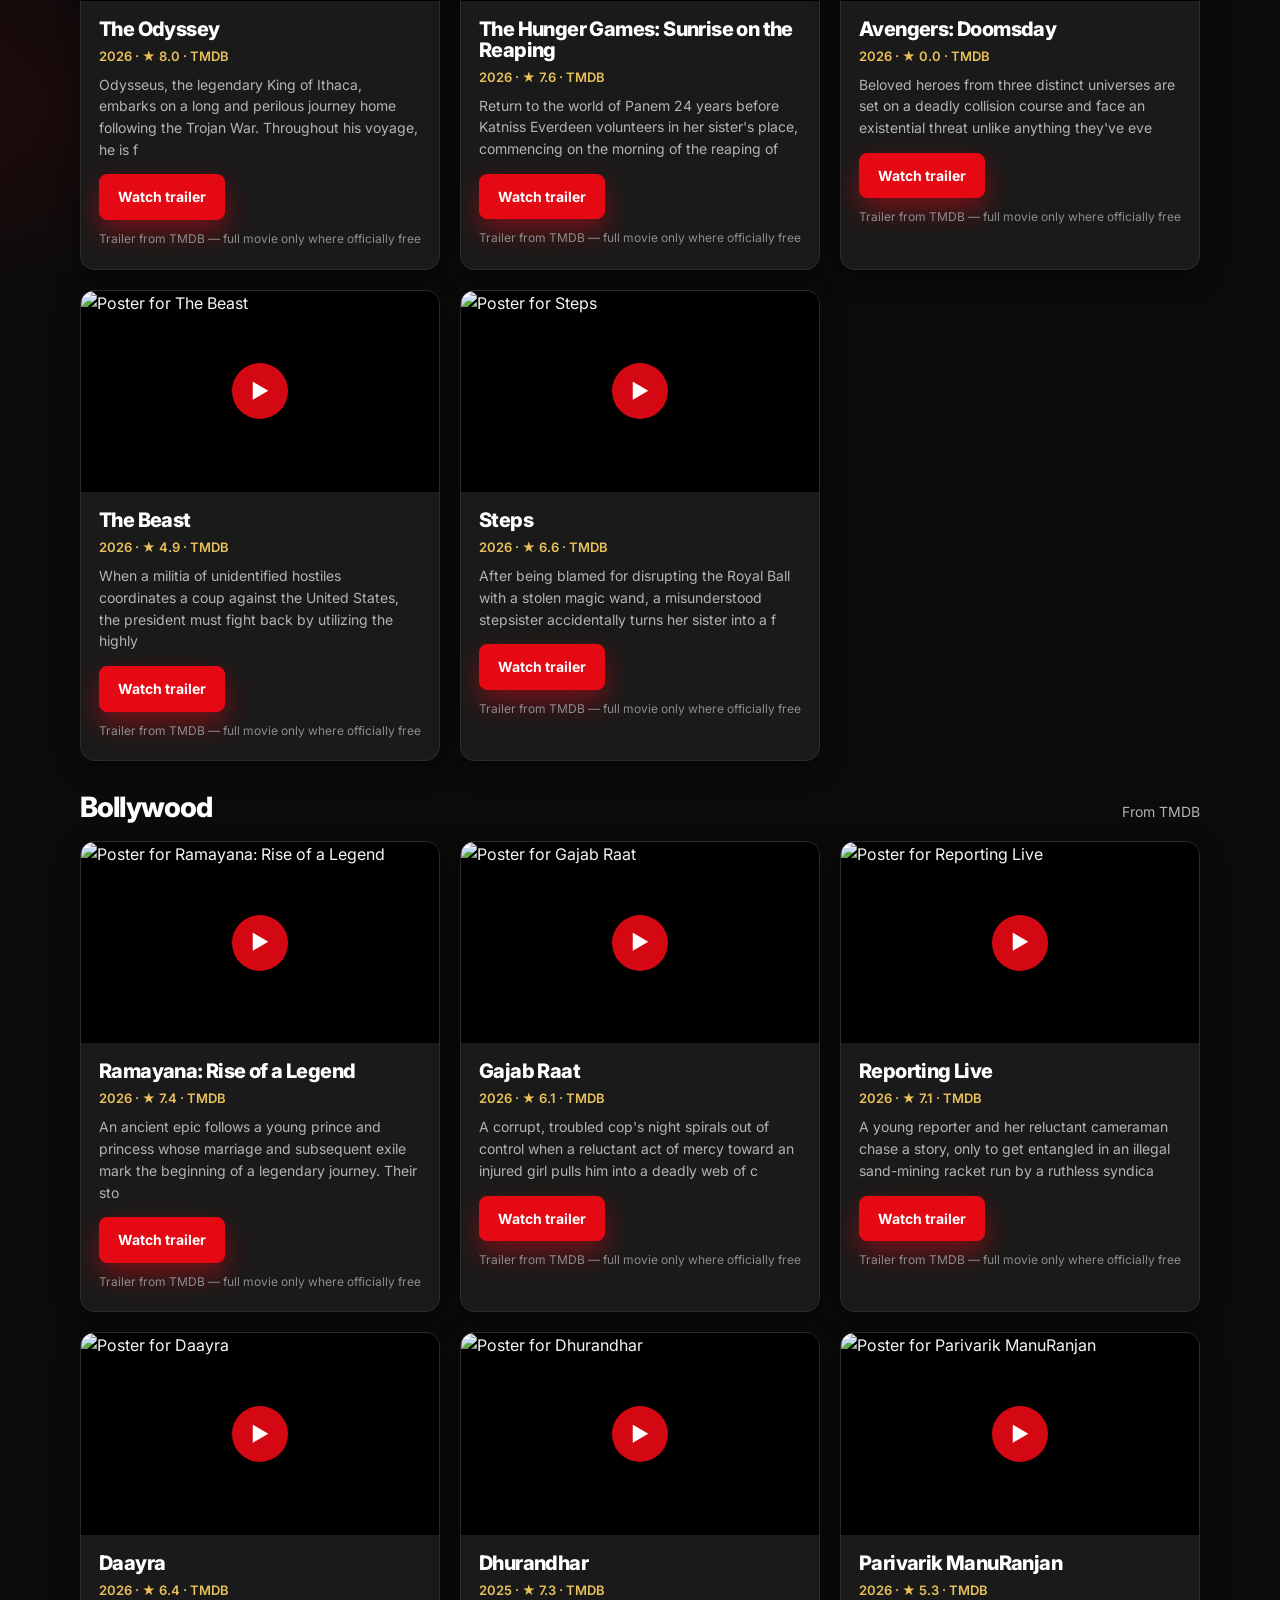
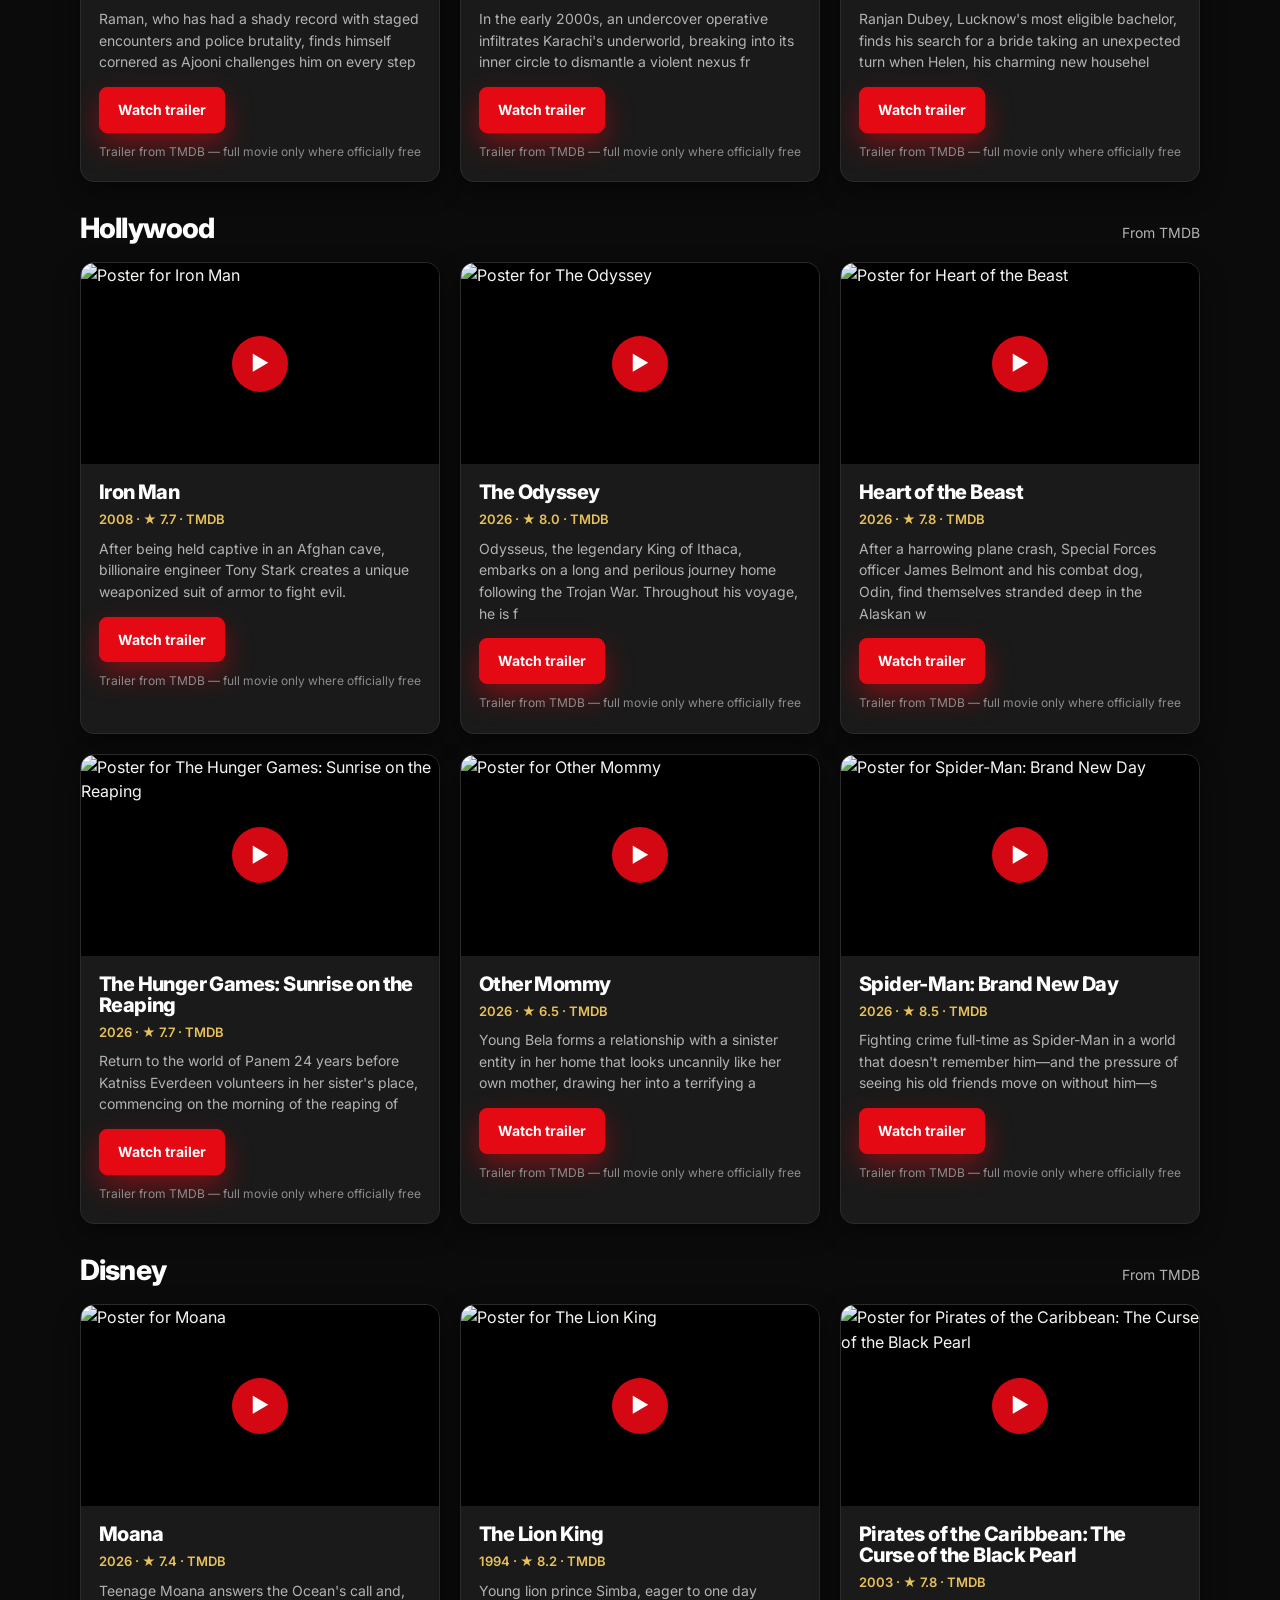
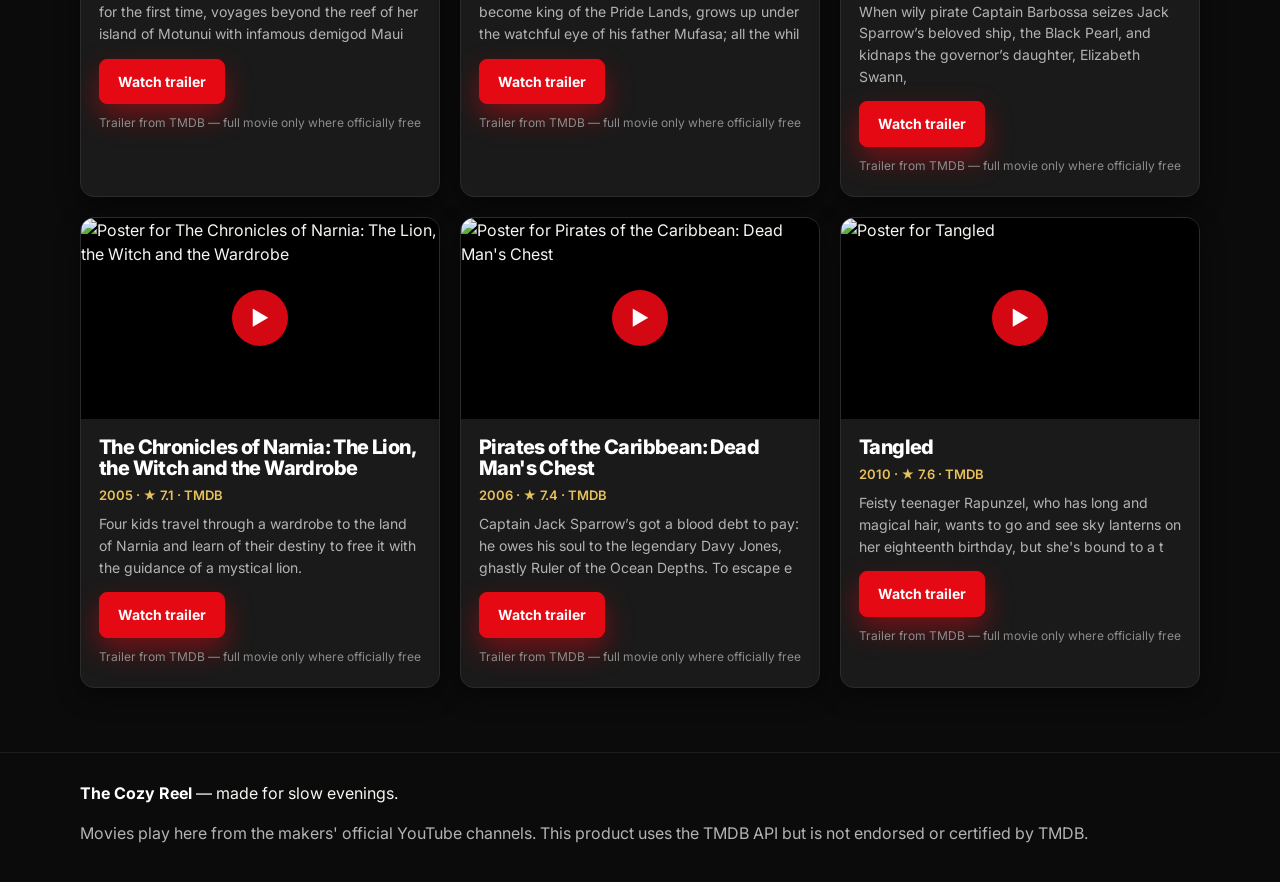
==== commit 90898826: "Cozy Reel v10 — TMDB catalogue baked in: Trending, Bollywood, Hollywood, Disney rows with trailers, " ====
--- a/movies.html
+++ b/movies.html
@@ -49,7 +49,7 @@
     <p class="empty-state" id="movieEmptyState">No movies added yet. We will add movies together later.</p>
 
     <!-- ======================= TMDB — BIG CATALOGUE ======================= -->
-    <p class="tmdb-note" id="tmdbNotice">Big catalogue coming: add a free TMDB API key in script.js and this page will also show Trending, Bollywood, Hollywood and Disney movies from TMDB, searchable here. Until then, the 4 Nepali picks above still play.</p>
+    <p class="tmdb-note" id="tmdbNotice" hidden>Big catalogue loading from TMDB…</p>
     <div id="tmdbRows" hidden>
       <div class="results-head"><h2>Trending now</h2><p>From TMDB</p></div>
       <section class="grid" id="trendingGrid" aria-live="polite"></section>
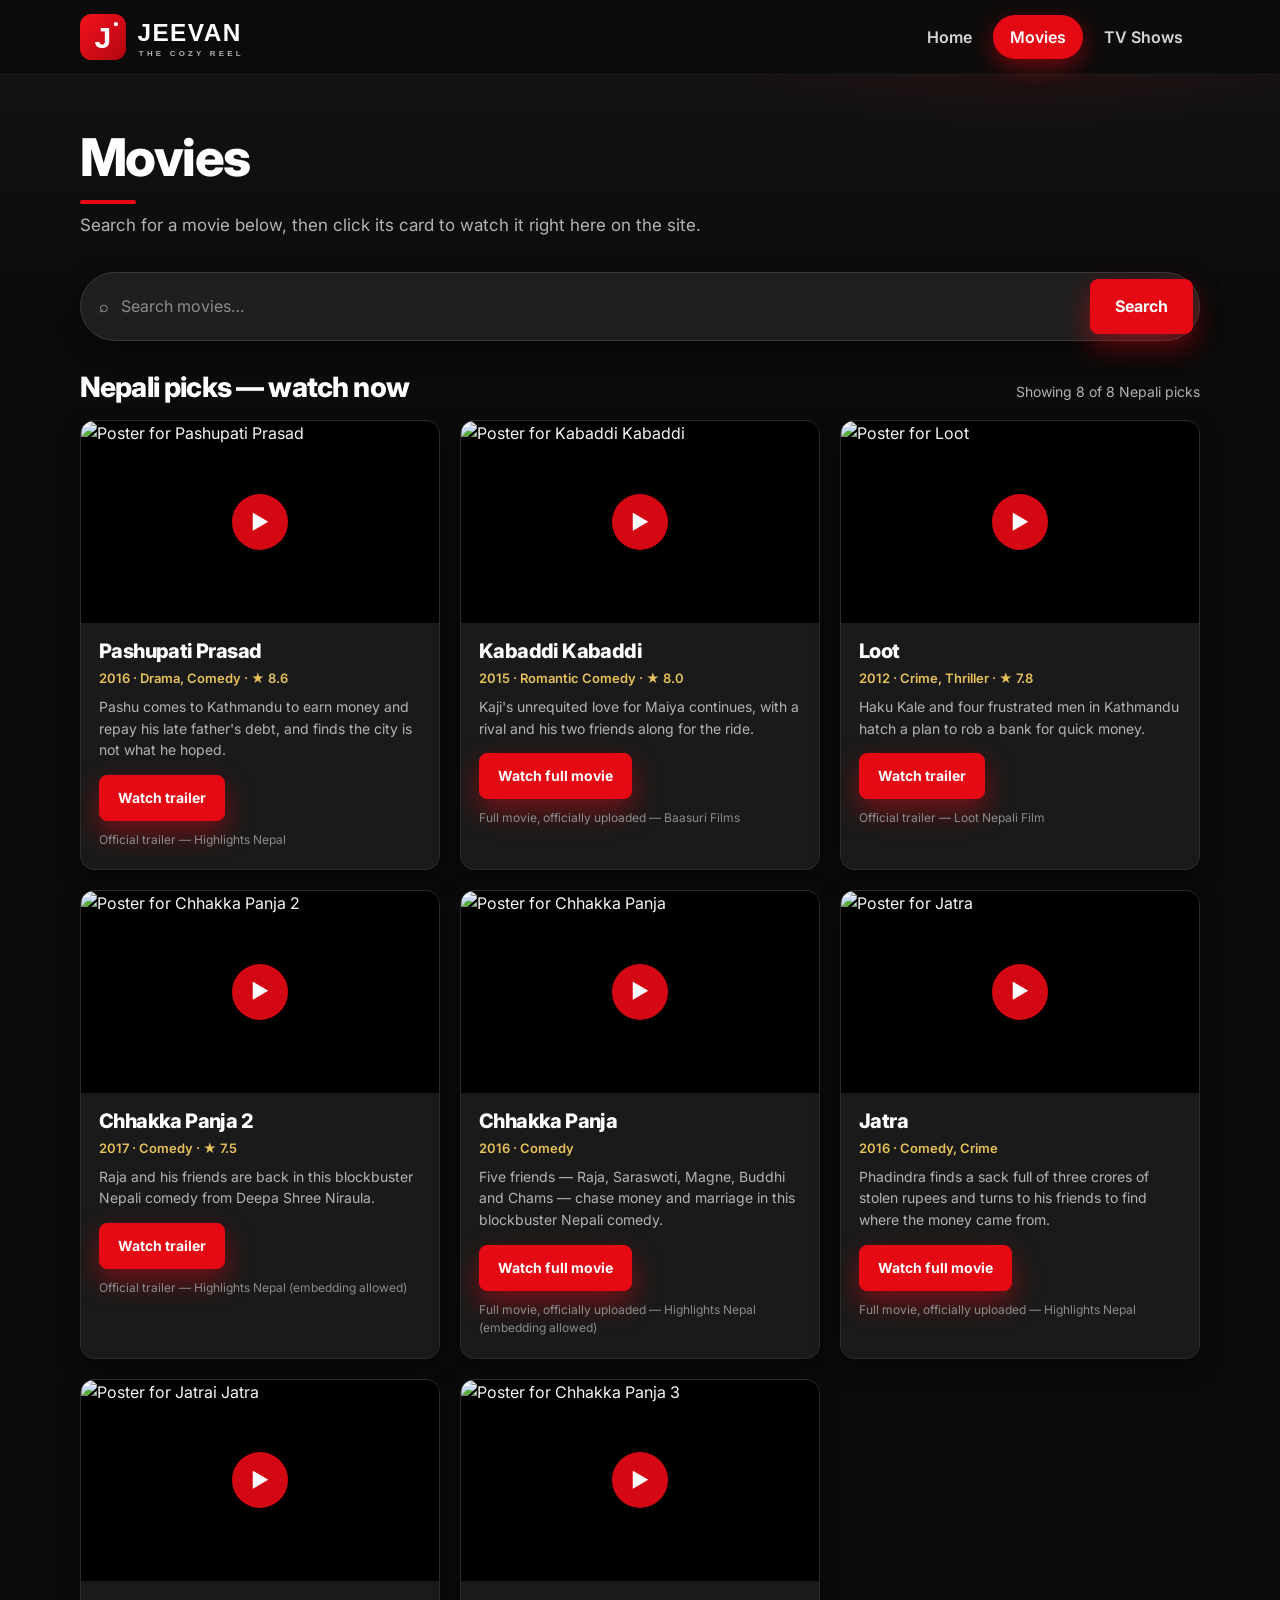
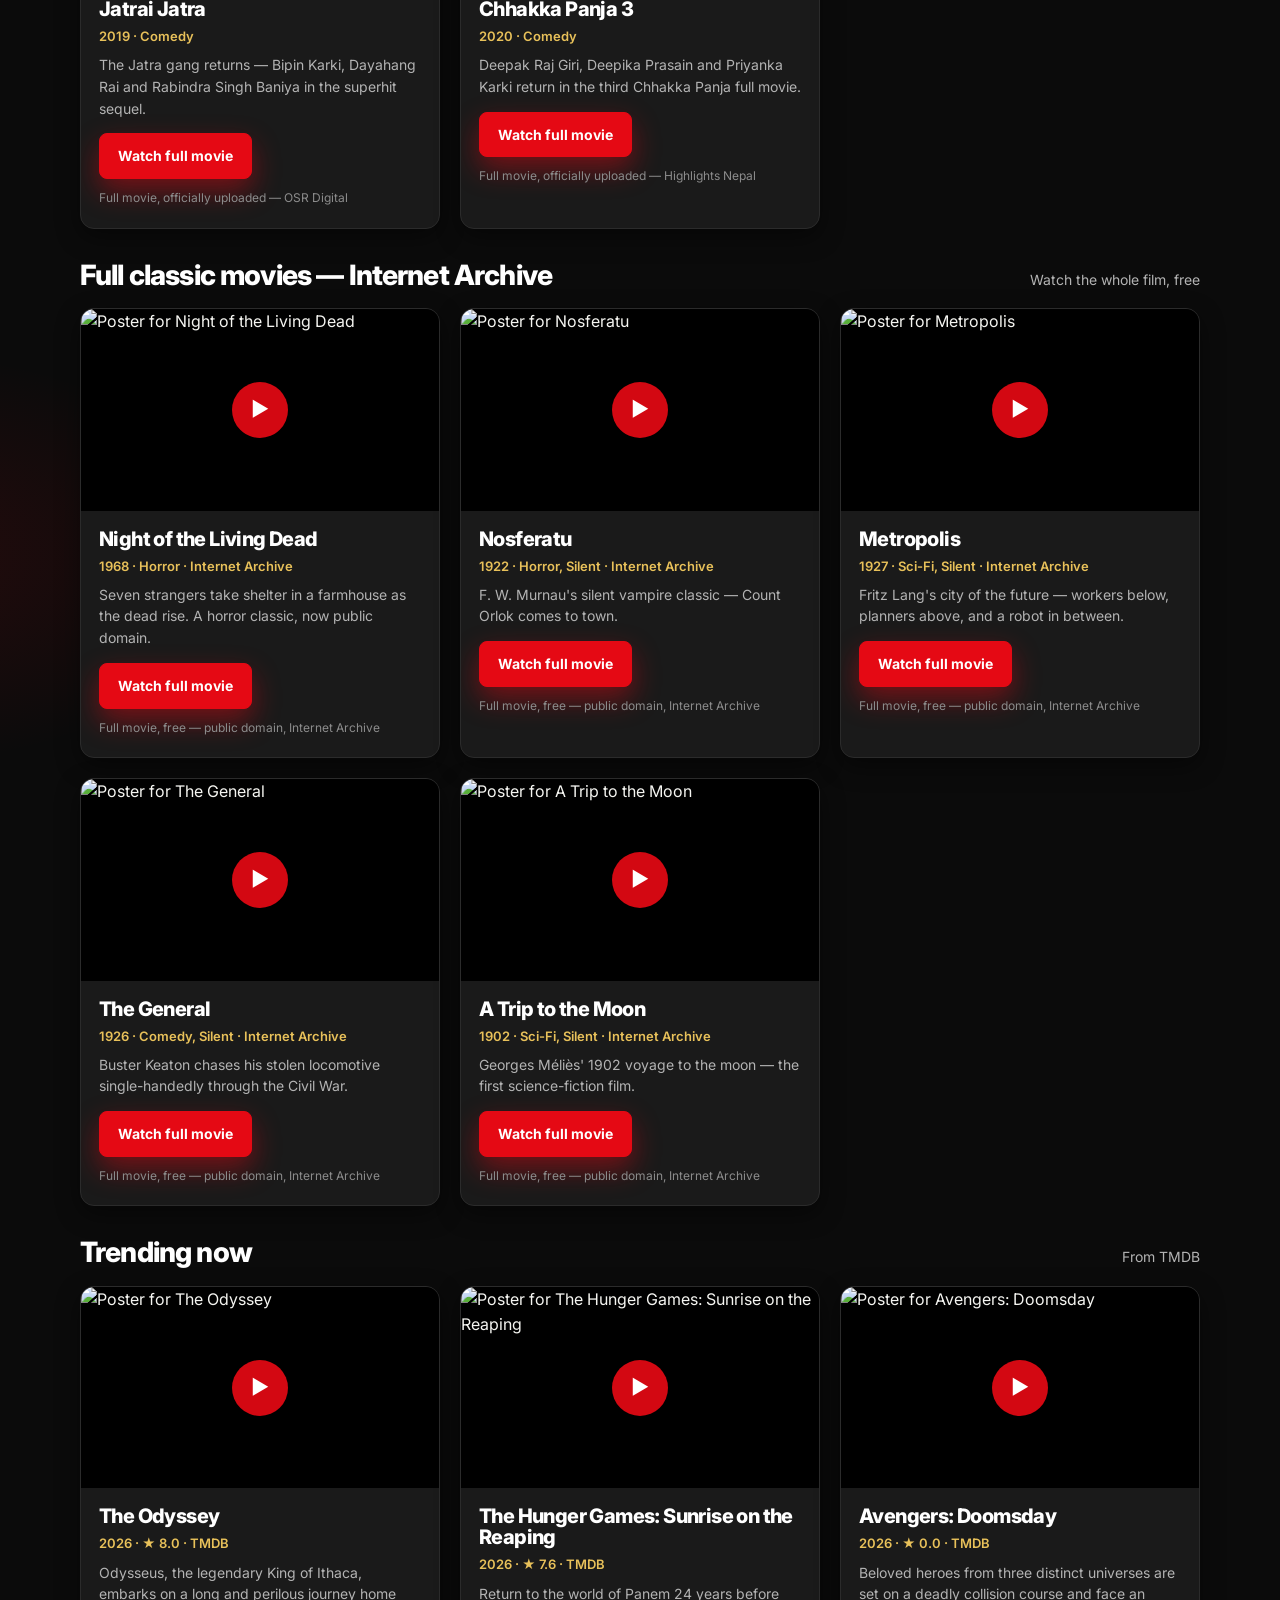
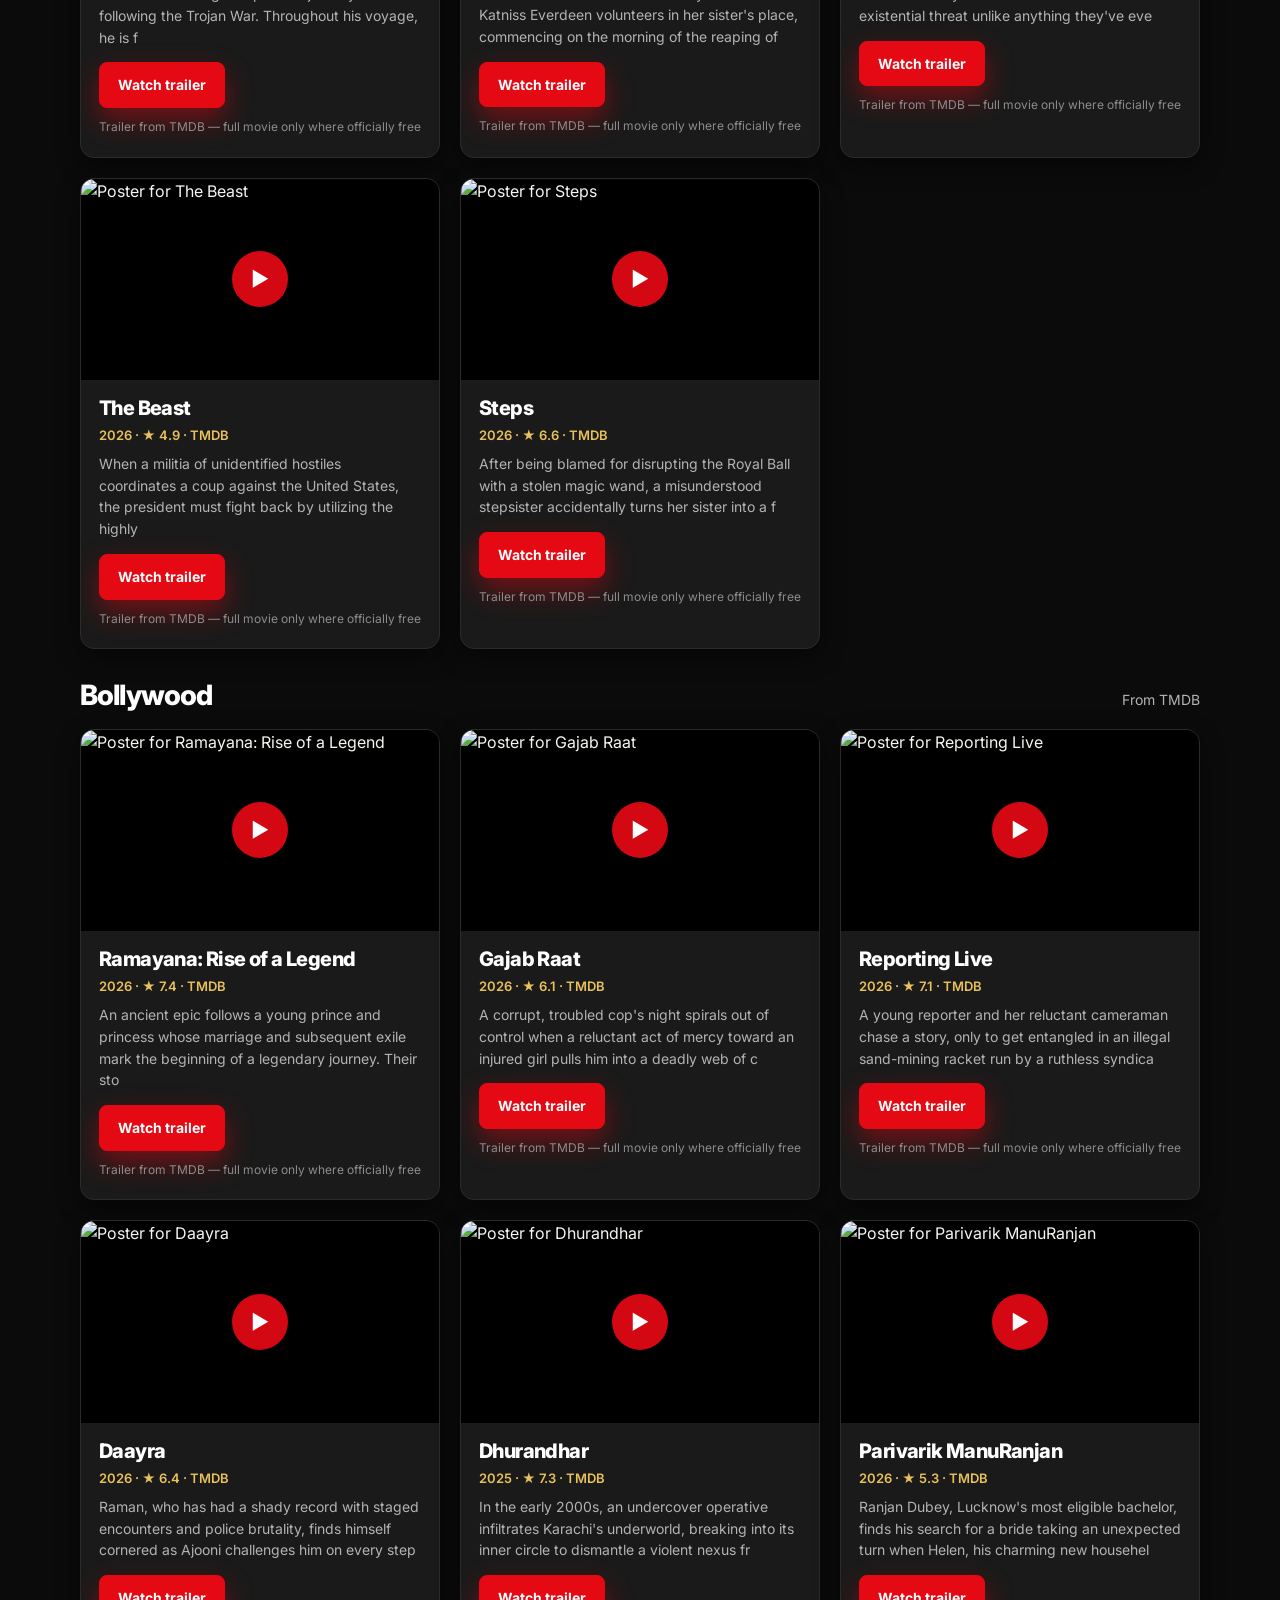
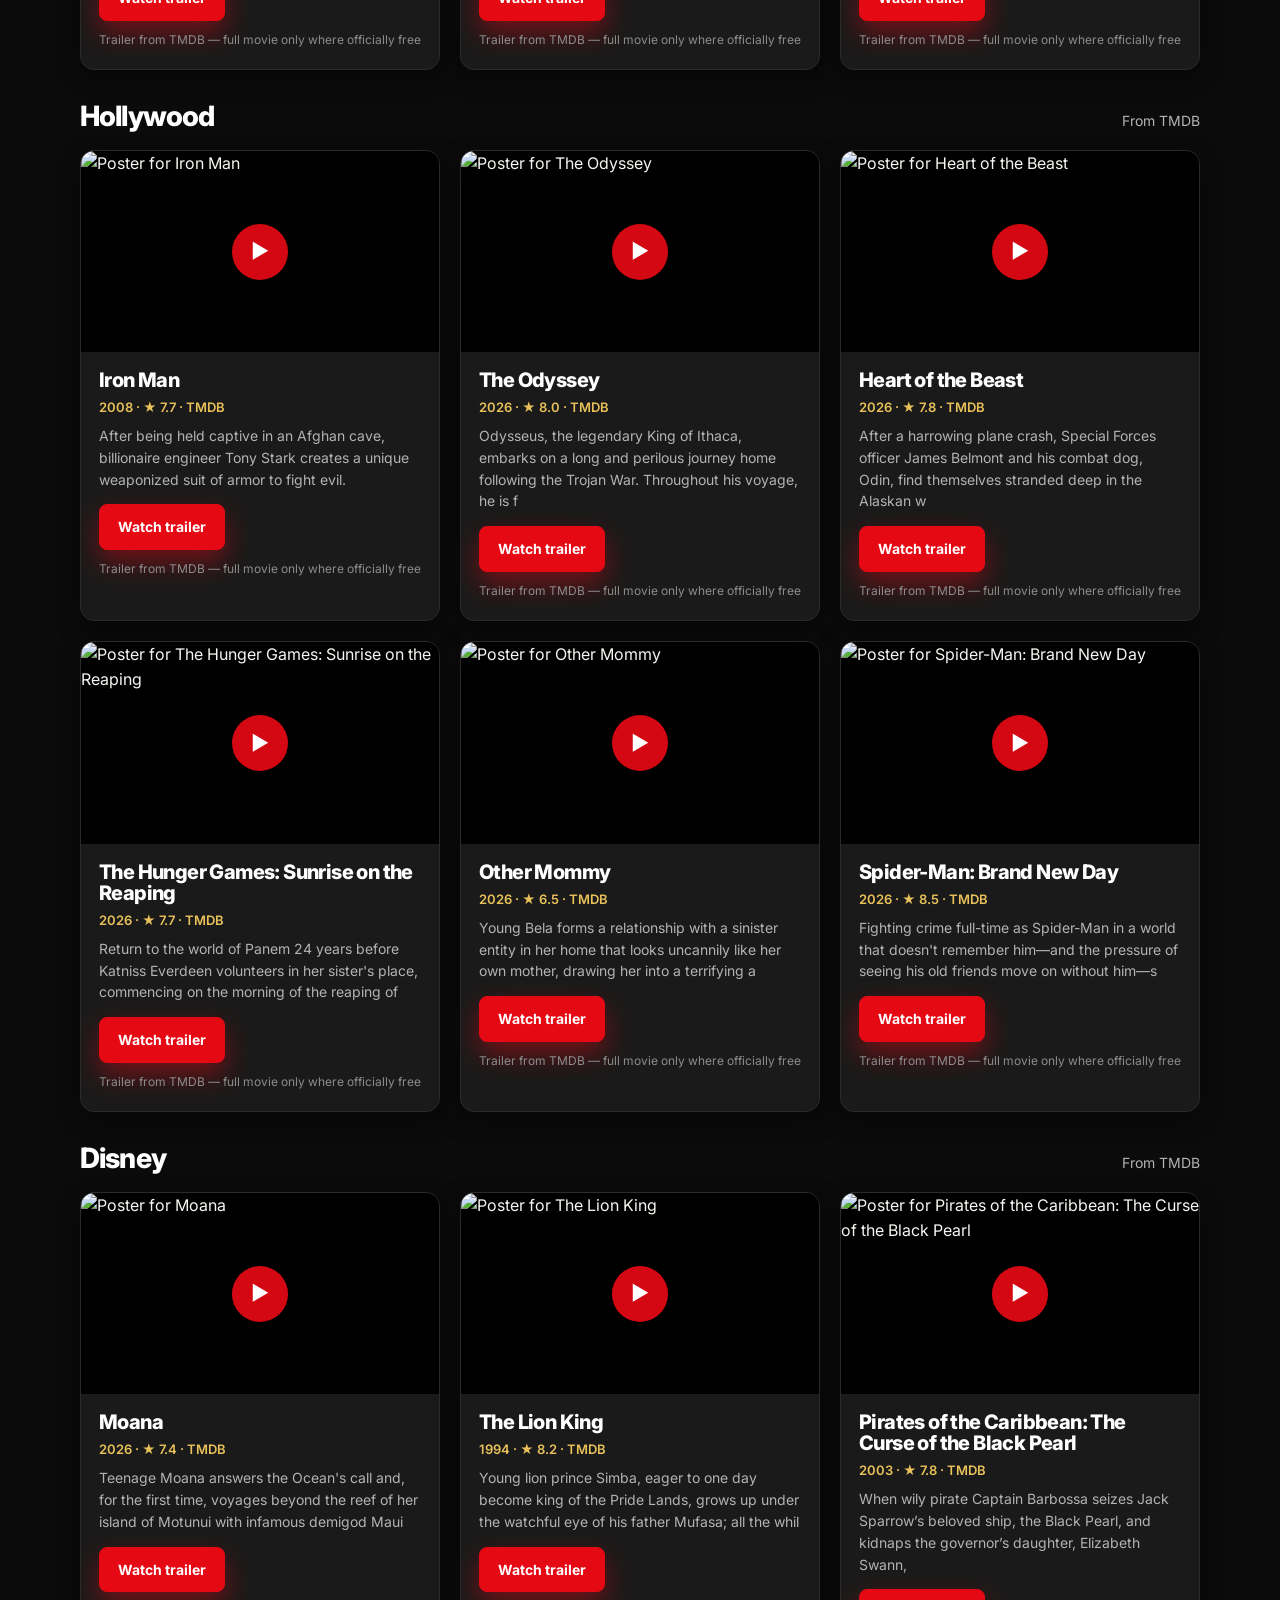
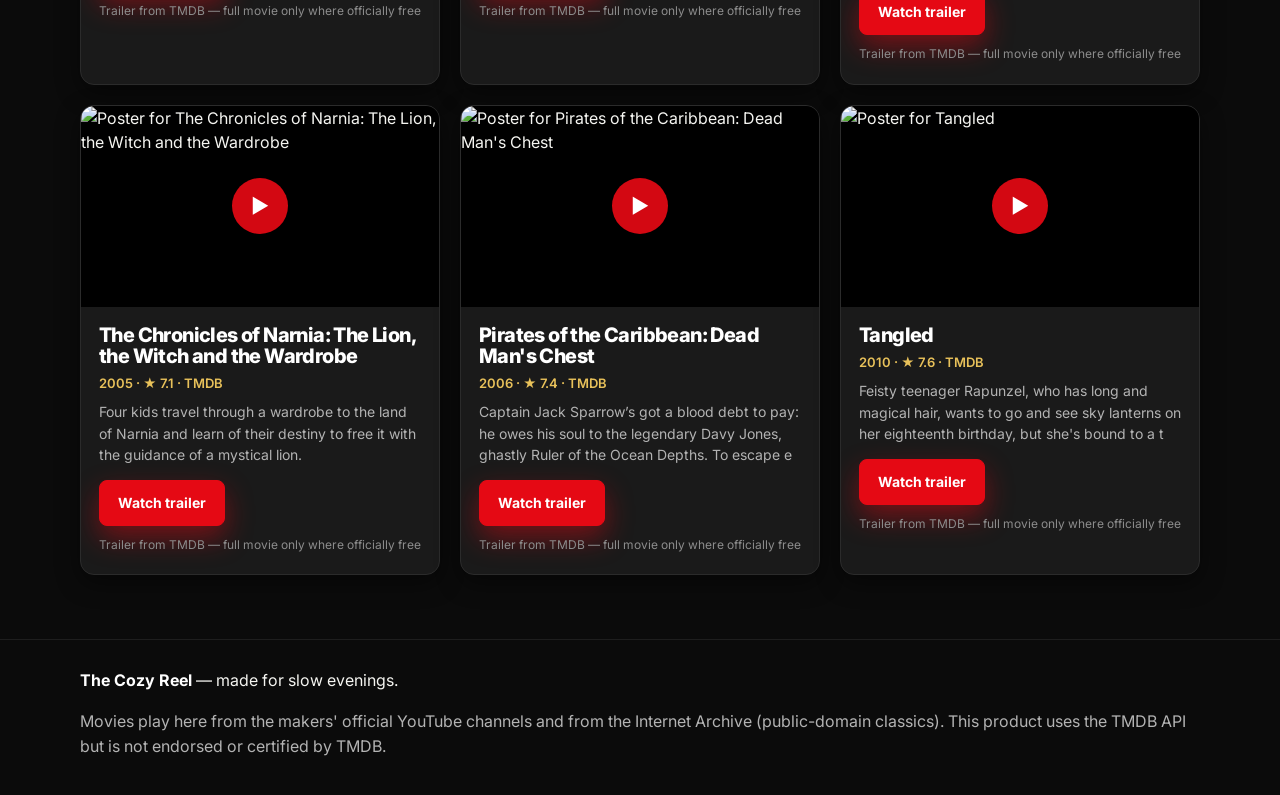
==== commit 6e42f29e: "Cozy Reel v11 — full movies from two more sites: 4 more official Nepali full movies on YouTube (Chha" ====
--- a/movies.html
+++ b/movies.html
@@ -48,6 +48,12 @@
     <section class="grid" id="movieGrid" aria-live="polite"></section>
     <p class="empty-state" id="movieEmptyState">No movies added yet. We will add movies together later.</p>
 
+    <!-- ======================= INTERNET ARCHIVE — FULL CLASSIC MOVIES ======================= -->
+    <div id="archiveRows">
+      <div class="results-head"><h2>Full classic movies — Internet Archive</h2><p>Watch the whole film, free</p></div>
+      <section class="grid" id="archiveGrid" aria-live="polite"></section>
+    </div>
+
     <!-- ======================= TMDB — BIG CATALOGUE ======================= -->
     <p class="tmdb-note" id="tmdbNotice" hidden>Big catalogue loading from TMDB…</p>
     <div id="tmdbRows" hidden>
@@ -65,7 +71,7 @@
   <footer class="footer">
     <div class="wrap footer-inner">
       <p><strong>The Cozy Reel</strong> — made for slow evenings.</p>
-      <p class="muted">Movies play here from the makers' official YouTube channels. This product uses the TMDB API but is not endorsed or certified by TMDB.</p>
+      <p class="muted">Movies play here from the makers' official YouTube channels and from the Internet Archive (public-domain classics). This product uses the TMDB API but is not endorsed or certified by TMDB.</p>
     </div>
   </footer>
 
@@ -81,7 +87,7 @@
       <div class="player-frame-wrap">
         <iframe id="playerFrame" src="" title="Movie player" frameborder="0" allow="accelerometer; autoplay; clipboard-write; encrypted-media; gyroscope; picture-in-picture; web-share" allowfullscreen></iframe>
       </div>
-      <p class="player-note">Playing from the makers' official YouTube channel.</p>
+      <p class="player-note" id="playerNote">Playing from the makers' official YouTube channel.</p>
     </div>
   </div>
 
